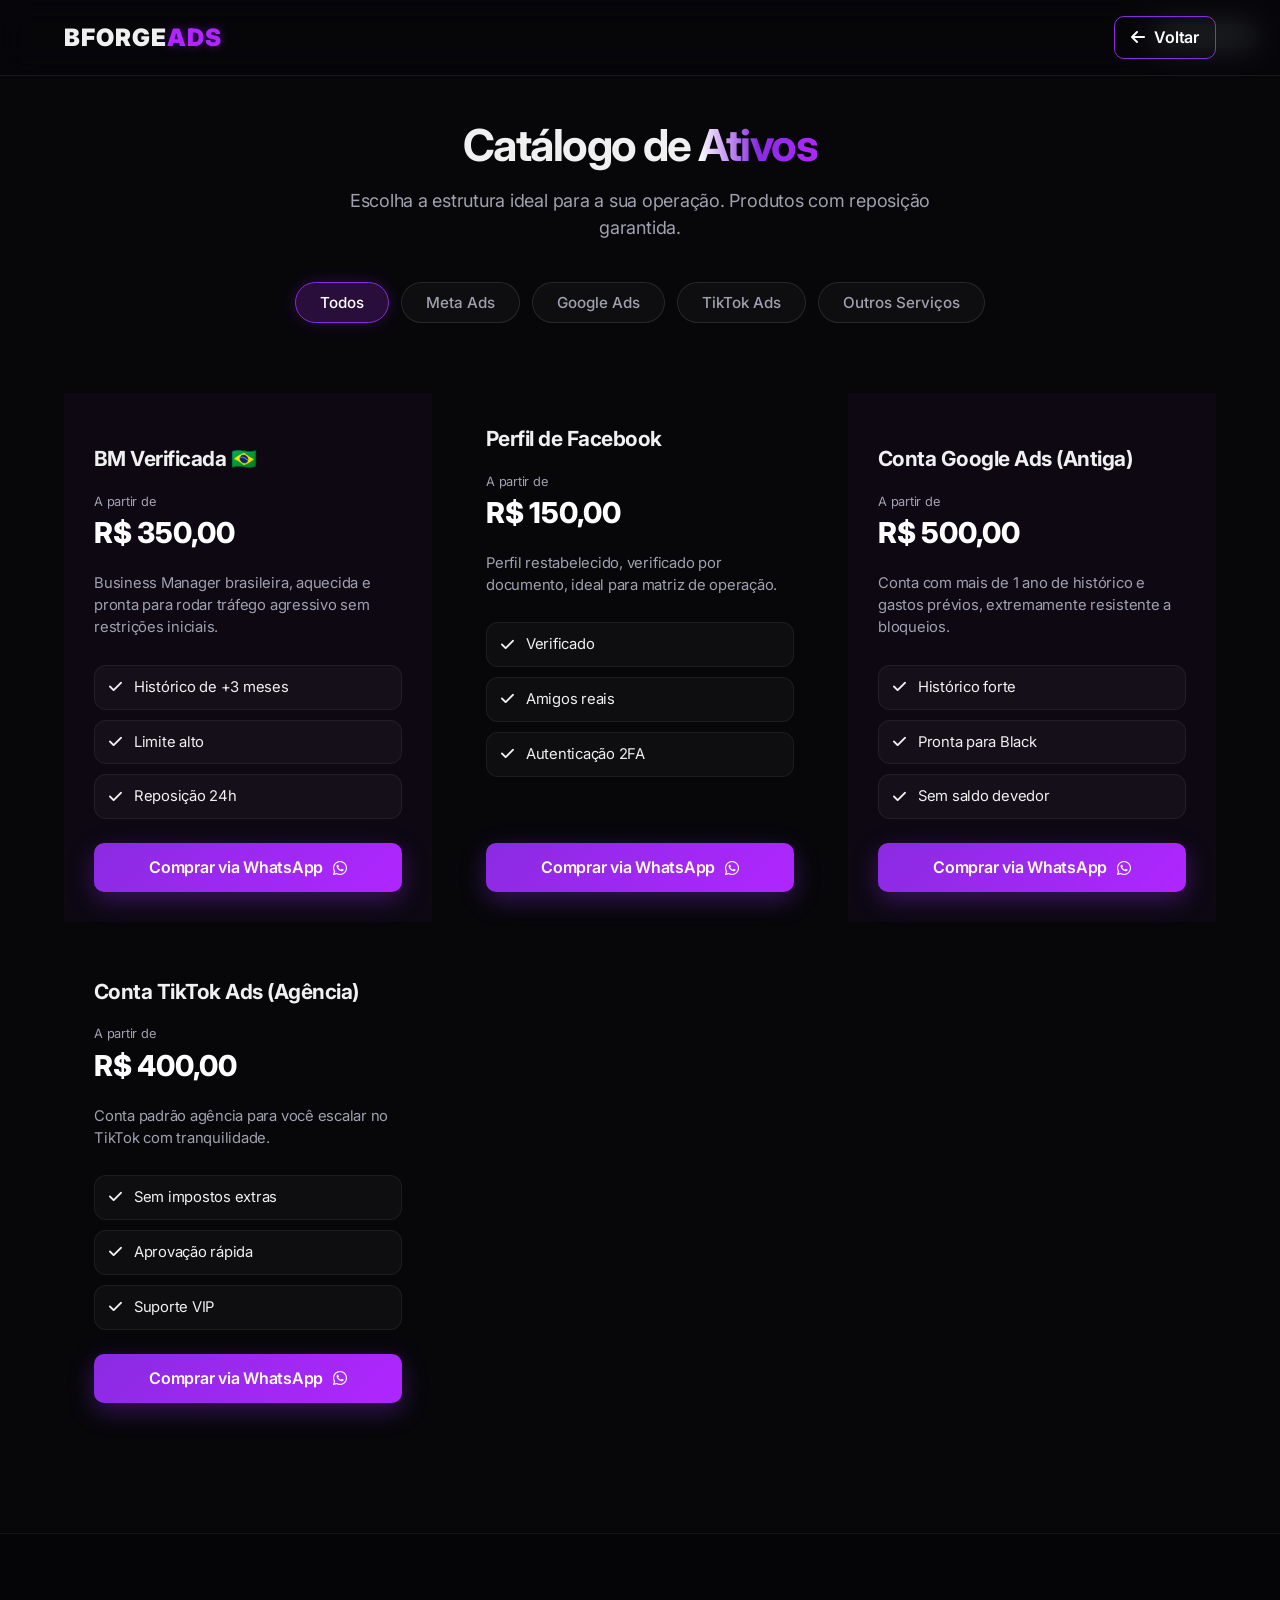
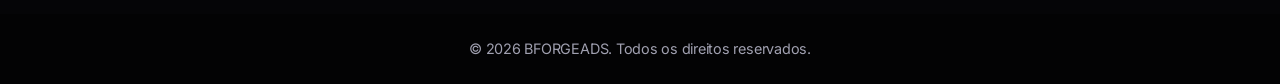
==== catalogo.html @ b1dcd427 "Add files via upload" ====
<!DOCTYPE html>
<html lang="pt-BR">
<head>
    <meta charset="UTF-8">
    <meta name="viewport" content="width=device-width, initial-scale=1.0">
    <meta name="description" content="Catálogo de estruturas e contingência da BFORGEADS.">
    <title>Catálogo - BFORGEADS</title>
    <!-- Google Fonts -->
    <link rel="preconnect" href="https://fonts.googleapis.com">
    <link rel="preconnect" href="https://fonts.gstatic.com" crossorigin>
    <link href="https://fonts.googleapis.com/css2?family=Inter:wght@300;400;500;600;700;800&family=Outfit:wght@500;700;900&display=swap" rel="stylesheet">
    <!-- Font Awesome -->
    <link rel="stylesheet" href="https://cdnjs.cloudflare.com/ajax/libs/font-awesome/6.4.0/css/all.min.css">
    <!-- Custom CSS -->
    <link rel="stylesheet" href="style.css">
</head>
<body>

    <!-- Header / Navbar -->
    <header class="navbar">
        <div class="container nav-container">
            <a href="index.html" class="logo">
                <span class="logo-text">BFORGE<span class="neon-text">ADS</span></span>
            </a>
            
            <nav class="nav-links">
                <a href="index.html" class="btn btn-outline neon-border" style="margin-top: 0; padding: 8px 16px;">
                    <i class="fas fa-arrow-left"></i>
                    <span>Voltar</span>
                </a>
            </nav>
        </div>
    </header>

    <main>
        <!-- Catalog Header -->
        <section class="catalog-header section-padding" style="padding-bottom: 40px; padding-top: 120px;">
            <div class="container text-center">
                <h1 class="section-title">Catálogo de <span class="gradient-text">Ativos</span></h1>
                <p class="section-desc">Escolha a estrutura ideal para a sua operação. Produtos com reposição garantida.</p>
            </div>
        </section>

        <!-- Catalog Filters -->
        <section class="catalog-filters">
            <div class="container">
                <div class="filter-tabs" id="filter-tabs">
                    <!-- Gerado via JS -->
                    <button class="filter-btn active" data-category="all">Todos</button>
                </div>
            </div>
        </section>

        <!-- Catalog Products Grid -->
        <section class="catalog-products section-padding" style="padding-top: 30px;">
            <div class="container">
                <div class="grid grid-3" id="products-grid">
                    <!-- Gerado via JS -->
                    <div class="loading-state">
                        <i class="fas fa-spinner fa-spin neon-text" style="font-size: 2rem;"></i>
                        <p>Carregando catálogo...</p>
                    </div>
                </div>
            </div>
        </section>

        <!-- Floating WhatsApp Button (Mobile Only) -->
        <a href="https://wa.me/5551980907413?text=Olá,%20estou%20no%20catálogo%20e%20quero%20tirar%20uma%20dúvida!" target="_blank" class="floating-whatsapp" aria-label="Falar no WhatsApp">
            <i class="fab fa-whatsapp"></i>
        </a>
    </main>

    <!-- Footer -->
    <footer>
        <div class="footer-bottom">
            <div class="container">
                <p>&copy; 2026 BFORGEADS. Todos os direitos reservados.</p>
            </div>
        </div>
    </footer>

    <!-- Scripts -->
    <script src="catalogo.js"></script>
</body>
</html>
---- style.css ----
:root {
    --bg-dark: #07070a;
    --bg-dark-alt: #111320;
    --bg-card: rgba(20, 20, 25, 0.6);
    --text-main: #f0f0f0;
    --text-muted: #a0a0b0;
    
    --brand-purple: #8a2be2;
    --neon-purple: #b026ff;
    --neon-glow: 0 0 10px rgba(176, 38, 255, 0.5), 0 0 20px rgba(176, 38, 255, 0.3);
    
    --font-apple: -apple-system, BlinkMacSystemFont, 'SF Pro Display', 'SF Pro Text', 'Plus Jakarta Sans', 'Inter', system-ui, sans-serif;
    --font-sans: var(--font-apple);
    --font-heading: var(--font-apple);
    
    --transition: all 0.35s cubic-bezier(0.16, 1, 0.3, 1);
}

* {
    margin: 0;
    padding: 0;
    box-sizing: border-box;
    -webkit-font-smoothing: antialiased;
    -moz-osx-font-smoothing: grayscale;
}

html {
    scroll-behavior: smooth;
}

body {
    background-color: var(--bg-dark);
    color: var(--text-main);
    font-family: var(--font-apple);
    line-height: 1.55;
    letter-spacing: -0.015em;
    overflow-x: hidden;
}

a {
    text-decoration: none;
    color: inherit;
    transition: var(--transition);
}

ul {
    list-style: none;
}

.container {
    max-width: 1200px;
    margin: 0 auto;
    padding: 0 24px;
}

.section-padding {
    padding: 100px 0;
}

/* Section Themes & Color Variations */
.dark-section {
    background-color: #0b0914;
    color: var(--text-main);
}

.dark-section-alt {
    background-color: #121422;
    color: var(--text-main);
}

.light-section {
    background-color: #f4f6fc;
    color: #0f172a;
}

.light-section-alt {
    background-color: #e8ecf6;
    color: #0f172a;
}

.gradient-cta {
    background: linear-gradient(135deg, #0f0924 0%, #4c1d95 50%, #7c3aed 100%);
    color: #ffffff;
    position: relative;
    overflow: hidden;
}

.text-center {
    text-align: center;
}

/* Sub Badges & Utility Classes */
.sub-badge {
    display: inline-block;
    font-size: 0.75rem;
    font-weight: 800;
    letter-spacing: 1.5px;
    text-transform: uppercase;
    color: #7c3aed;
    background: #edd8ff;
    padding: 4px 12px;
    border-radius: 50px;
    margin-bottom: 12px;
}

.dark-sub-badge {
    color: #c084fc;
    background: rgba(176, 38, 255, 0.15);
    border: 1px solid rgba(176, 38, 255, 0.3);
}

.pulse-dot {
    display: inline-block;
    width: 8px;
    height: 8px;
    background-color: #10b981;
    border-radius: 50%;
    margin-right: 6px;
    box-shadow: 0 0 0 0 rgba(16, 185, 129, 0.7);
    animation: pulseDot 2s infinite;
}

@keyframes pulseDot {
    0% { box-shadow: 0 0 0 0 rgba(16, 185, 129, 0.7); }
    70% { box-shadow: 0 0 0 8px rgba(16, 185, 129, 0); }
    100% { box-shadow: 0 0 0 0 rgba(16, 185, 129, 0); }
}

.neon-text {
    color: var(--neon-purple);
    text-shadow: 0 0 10px rgba(176, 38, 255, 0.4);
}

.light-section .neon-text,
.light-section-alt .neon-text {
    color: #7c3aed;
    text-shadow: 0 0 10px rgba(124, 58, 237, 0.2);
}

.gradient-text {
    background: linear-gradient(90deg, #fff, var(--brand-purple), var(--neon-purple));
    -webkit-background-clip: text;
    -webkit-text-fill-color: transparent;
}

.light-section .gradient-text,
.light-section-alt .gradient-text {
    background: linear-gradient(90deg, #0f172a, #6d28d9, #9333ea);
    -webkit-background-clip: text;
    -webkit-text-fill-color: transparent;
}

/* Buttons */
.btn {
    display: inline-flex;
    align-items: center;
    justify-content: center;
    gap: 10px;
    padding: 12px 24px;
    border-radius: 10px;
    font-weight: 600;
    font-size: 1rem;
    cursor: pointer;
    transition: var(--transition);
}

.btn-large {
    padding: 16px 32px;
    font-size: 1.1rem;
}

.btn-primary {
    background: linear-gradient(135deg, var(--brand-purple), var(--neon-purple));
    color: #fff;
    border: none;
    box-shadow: 0 8px 25px rgba(138, 43, 226, 0.35);
}

.btn-primary:hover {
    background: linear-gradient(135deg, var(--neon-purple), #c084fc);
    box-shadow: var(--neon-glow);
    transform: translateY(-2px);
}

.btn-secondary {
    background: rgba(255, 255, 255, 0.06);
    border: 1px solid rgba(255, 255, 255, 0.12);
    color: #fff;
    backdrop-filter: blur(10px);
}

.btn-secondary:hover {
    background: rgba(255, 255, 255, 0.15);
    border-color: rgba(255, 255, 255, 0.3);
    transform: translateY(-2px);
}

.btn-outline {
    background: transparent;
    border: 1px solid var(--brand-purple);
    color: #fff;
}

.btn-outline:hover {
    background: rgba(138, 43, 226, 0.15);
    box-shadow: var(--neon-glow);
}

/* Navbar */
.navbar {
    position: fixed;
    top: 0;
    left: 0;
    width: 100%;
    z-index: 1000;
    background: rgba(7, 7, 10, 0.85);
    backdrop-filter: blur(15px);
    border-bottom: 1px solid rgba(255, 255, 255, 0.08);
    padding: 16px 0;
}

.nav-container {
    display: flex;
    justify-content: space-between;
    align-items: center;
}

.logo {
    display: flex;
    align-items: center;
}

.logo-text {
    font-family: var(--font-heading);
    font-size: 1.5rem;
    font-weight: 900;
    letter-spacing: 1px;
}

.logo-badge {
    background: rgba(176, 38, 255, 0.15);
    color: #c084fc;
    font-size: 0.65rem;
    border-radius: 4px;
    padding: 2px 6px;
    font-weight: 700;
    font-family: var(--font-sans);
    margin-left: 8px;
    border: 1px solid rgba(176, 38, 255, 0.3);
}

.nav-links {
    display: flex;
    align-items: center;
    gap: 32px;
}

.nav-link {
    font-size: 0.95rem;
    font-weight: 500;
    color: var(--text-muted);
}

.nav-link:hover {
    color: #fff;
}

.menu-toggle {
    display: none;
    font-size: 1.5rem;
    cursor: pointer;
}

/* Hero Section */
.hero {
    position: relative;
    padding: 160px 0 100px;
    text-align: center;
    overflow: hidden;
}

.hero-bg-glow {
    position: absolute;
    top: 30%;
    left: 50%;
    transform: translate(-50%, -50%);
    width: 750px;
    height: 750px;
    background: radial-gradient(circle, rgba(138, 43, 226, 0.2) 0%, rgba(7, 7, 10, 0) 70%);
    z-index: -1;
}

.hero-badge-wrapper {
    margin-bottom: 20px;
}

.badge {
    display: inline-flex;
    align-items: center;
    padding: 8px 18px;
    border-radius: 50px;
    font-size: 0.85rem;
    font-weight: 600;
    letter-spacing: 0.5px;
    background: rgba(176, 38, 255, 0.12);
    border: 1px solid rgba(176, 38, 255, 0.35);
    color: #e9d5ff;
}

.hero-title {
    font-family: var(--font-apple);
    font-size: 4rem;
    line-height: 1.08;
    letter-spacing: -0.04em;
    margin-bottom: 24px;
    font-weight: 800;
    max-width: 920px;
    margin-left: auto;
    margin-right: auto;
}

.hero-subtitle {
    font-size: 1.25rem;
    color: var(--text-muted);
    max-width: 720px;
    margin: 0 auto 40px;
    line-height: 1.6;
    letter-spacing: -0.015em;
}

.hero-buttons {
    display: flex;
    justify-content: center;
    gap: 16px;
    margin-bottom: 60px;
}

/* Hero Dashboard Showcase */
.hero-showcase {
    position: relative;
    max-width: 960px;
    margin: 0 auto 40px;
}

.hero-image-card {
    position: relative;
    border-radius: 20px;
    padding: 10px;
    background: linear-gradient(135deg, rgba(255, 255, 255, 0.1), rgba(176, 38, 255, 0.15));
    box-shadow: 0 30px 80px rgba(0, 0, 0, 0.7);
}

.hero-dashboard-img {
    width: 100%;
    height: auto;
    border-radius: 14px;
    display: block;
    border: 1px solid rgba(255, 255, 255, 0.1);
}

.floating-badge {
    position: absolute;
    background: rgba(15, 23, 42, 0.88);
    backdrop-filter: blur(14px);
    border: 1px solid rgba(255, 255, 255, 0.15);
    padding: 12px 18px;
    border-radius: 14px;
    display: flex;
    align-items: center;
    gap: 12px;
    text-align: left;
    box-shadow: 0 15px 35px rgba(0, 0, 0, 0.4);
    z-index: 10;
}

.badge-top-right {
    top: 20px;
    right: -20px;
}

.badge-bottom-left {
    bottom: 20px;
    left: -20px;
}

.badge-icon-box {
    width: 42px;
    height: 42px;
    border-radius: 10px;
    display: flex;
    align-items: center;
    justify-content: center;
    font-size: 1.2rem;
}

.green-glow {
    background: rgba(16, 185, 129, 0.15);
    color: #10b981;
    border: 1px solid rgba(16, 185, 129, 0.3);
}

.purple-glow {
    background: rgba(176, 38, 255, 0.15);
    color: #c084fc;
    border: 1px solid rgba(176, 38, 255, 0.3);
}

.badge-text strong {
    display: block;
    font-size: 0.9rem;
    color: #fff;
}

.badge-text span {
    display: block;
    font-size: 0.75rem;
    color: var(--text-muted);
}

/* Trust Bar */
.trust-bar {
    display: flex;
    justify-content: center;
    gap: 40px;
    margin-top: 40px;
    padding-top: 30px;
    border-top: 1px solid rgba(255, 255, 255, 0.08);
}

.trust-item {
    display: flex;
    align-items: center;
    gap: 10px;
    font-size: 0.95rem;
    color: var(--text-muted);
    font-weight: 500;
}

.trust-item i {
    color: var(--neon-purple);
}

/* Section Headings */
.section-header {
    text-align: center;
    margin-bottom: 60px;
}

.section-title {
    font-family: var(--font-apple);
    font-size: 2.75rem;
    line-height: 1.15;
    letter-spacing: -0.035em;
    font-weight: 700;
    margin-bottom: 16px;
}

.section-desc {
    color: var(--text-muted);
    font-size: 1.125rem;
    max-width: 600px;
    margin: 0 auto;
}

/* Grids */
.grid {
    display: grid;
    gap: 24px;
}

.grid-3 { grid-template-columns: repeat(3, 1fr); }
.grid-4 { grid-template-columns: repeat(4, 1fr); }

/* Icon Boxes */
.icon-box {
    width: 54px;
    height: 54px;
    border-radius: 14px;
    display: flex;
    align-items: center;
    justify-content: center;
    font-size: 1.3rem;
    margin-bottom: 20px;
    transition: var(--transition);
}

.gradient-icon-box {
    background: linear-gradient(135deg, #7c3aed 0%, #4c1d95 100%);
    color: #ffffff;
    box-shadow: 0 8px 20px rgba(124, 58, 237, 0.25);
}

.light-icon-box {
    background: #f1f5f9;
    color: #7c3aed;
    border: 1px solid #e2e8f0;
}

/* Audience Section Cards */
.audience-card {
    position: relative;
    text-align: left;
    padding: 36px 28px;
    border-radius: 18px;
}

.card-badge {
    position: absolute;
    top: 24px;
    right: 24px;
    font-size: 0.65rem;
    font-weight: 800;
    letter-spacing: 1px;
    padding: 4px 10px;
    border-radius: 50px;
    background: #e2e8f0;
    color: #475569;
}

.audience-card h3 {
    font-size: 1.25rem;
    margin-bottom: 10px;
}

.audience-card p {
    font-size: 0.925rem;
    line-height: 1.6;
    color: #475569;
}

/* Services / Features Column Cards */
.service-category {
    text-align: left;
    padding: 38px 30px;
    border-radius: 24px;
    display: flex;
    flex-direction: column;
    justify-content: space-between;
    background: rgba(20, 22, 35, 0.85);
    border: 1px solid rgba(255, 255, 255, 0.12);
    box-shadow: 0 20px 45px rgba(0, 0, 0, 0.45), inset 0 1px 0 rgba(255, 255, 255, 0.1);
    backdrop-filter: blur(16px);
    transition: var(--transition);
    position: relative;
    overflow: hidden;
}

.feature-card-meta {
    border-top: 4px solid #1877f2;
}

.feature-card-meta:hover {
    border-color: #1877f2;
    box-shadow: 0 25px 55px rgba(24, 119, 242, 0.28), inset 0 1px 0 rgba(255, 255, 255, 0.2);
    transform: translateY(-8px);
}

.feature-card-google {
    border-top: 4px solid #4285f4;
}

.feature-card-google:hover {
    border-color: #4285f4;
    box-shadow: 0 25px 55px rgba(66, 133, 244, 0.28), inset 0 1px 0 rgba(255, 255, 255, 0.2);
    transform: translateY(-8px);
}

.feature-card-tiktok {
    border-top: 4px solid #00f2fe;
}

.feature-card-tiktok:hover {
    border-color: #00f2fe;
    box-shadow: 0 25px 55px rgba(0, 242, 254, 0.28), inset 0 1px 0 rgba(255, 255, 255, 0.2);
    transform: translateY(-8px);
}

.platform-header {
    display: flex;
    justify-content: space-between;
    align-items: center;
    margin-bottom: 20px;
}

.platform-icon {
    width: 48px;
    height: 48px;
    border-radius: 12px;
    display: flex;
    align-items: center;
    justify-content: center;
    font-size: 1.5rem;
}

.meta-color { background: rgba(24, 119, 242, 0.15); color: #1877f2; border: 1px solid rgba(24, 119, 242, 0.3); }
.google-color { background: rgba(66, 133, 244, 0.15); color: #4285f4; border: 1px solid rgba(66, 133, 244, 0.3); }
.tiktok-color { background: rgba(0, 242, 254, 0.15); color: #00f2fe; border: 1px solid rgba(0, 242, 254, 0.3); }

.stock-status {
    font-size: 0.75rem;
    font-weight: 600;
    background: rgba(16, 185, 129, 0.12);
    color: #34d399;
    padding: 4px 10px;
    border-radius: 50px;
    border: 1px solid rgba(16, 185, 129, 0.25);
}

.category-title {
    font-family: var(--font-apple);
    font-size: 1.7rem;
    letter-spacing: -0.025em;
    font-weight: 700;
    margin-bottom: 8px;
}

.category-desc {
    font-size: 0.925rem;
    color: var(--text-muted);
    margin-bottom: 24px;
    line-height: 1.5;
}

.category-list {
    display: flex;
    flex-direction: column;
    gap: 10px;
    margin-bottom: 28px;
}

.category-list li {
    display: flex;
    align-items: center;
    gap: 12px;
    font-size: 0.925rem;
    color: var(--text-main);
    padding: 10px 14px;
    background: rgba(255, 255, 255, 0.03);
    border: 1px solid rgba(255, 255, 255, 0.06);
    border-radius: 12px;
    transition: var(--transition);
}

.category-list li:hover {
    background: rgba(255, 255, 255, 0.07);
    border-color: rgba(255, 255, 255, 0.15);
    transform: translateX(4px);
}

.check-pill {
    width: 22px;
    height: 22px;
    border-radius: 50%;
    background: rgba(176, 38, 255, 0.2);
    color: var(--neon-purple);
    display: flex;
    align-items: center;
    justify-content: center;
    font-size: 0.7rem;
    flex-shrink: 0;
}

.btn-card {
    background: rgba(255, 255, 255, 0.04);
    border: 1px solid rgba(255, 255, 255, 0.1);
    color: #fff;
    padding: 12px 18px;
    border-radius: 10px;
    display: flex;
    align-items: center;
    justify-content: space-between;
    font-size: 0.95rem;
    font-weight: 600;
}

.btn-card:hover {
    background: rgba(176, 38, 255, 0.2);
    border-color: var(--neon-purple);
    color: #fff;
}

/* Differentials */
.relative {
    position: relative;
    overflow: hidden;
}

.purple-glow-right {
    position: absolute;
    right: -200px;
    top: 20%;
    width: 500px;
    height: 500px;
    background: radial-gradient(circle, rgba(138, 43, 226, 0.1) 0%, rgba(7, 7, 10, 0) 70%);
    z-index: 0;
}

.diff-card {
    padding: 32px;
    border-radius: 16px;
    transition: var(--transition);
    position: relative;
    z-index: 1;
}

.diff-card-header {
    display: flex;
    justify-content: space-between;
    align-items: flex-start;
    margin-bottom: 20px;
}

.metric-tag {
    font-size: 0.75rem;
    font-weight: 700;
    background: #edd8ff;
    color: #7c3aed;
    padding: 4px 10px;
    border-radius: 50px;
}

/* Warranty */
.warranty-flex {
    display: flex;
    align-items: center;
    gap: 60px;
}

.warranty-content {
    flex: 1.2;
}

.warranty-desc {
    color: var(--text-muted);
    font-size: 1.1rem;
    margin-bottom: 40px;
}

.warranty-image-placeholder {
    flex: 0.8;
    display: flex;
    justify-content: center;
    align-items: center;
}

.glass-shield {
    width: 280px;
    height: 280px;
    background: linear-gradient(135deg, rgba(138, 43, 226, 0.25), rgba(255, 255, 255, 0.03));
    border: 1px solid rgba(176, 38, 255, 0.4);
    border-radius: 40px;
    backdrop-filter: blur(20px);
    display: flex;
    flex-direction: column;
    justify-content: center;
    align-items: center;
    position: relative;
    box-shadow: 0 20px 60px rgba(0, 0, 0, 0.6);
    animation: float 6s ease-in-out infinite;
}

@keyframes float {
    0% { transform: translateY(0px); }
    50% { transform: translateY(-15px); }
    100% { transform: translateY(0px); }
}

.pulse-ring {
    position: absolute;
    border-radius: 50%;
    border: 1px solid rgba(176, 38, 255, 0.3);
    animation: ringPulse 4s infinite ease-out;
}

.ring-1 { width: 320px; height: 320px; animation-delay: 0s; }
.ring-2 { width: 360px; height: 360px; animation-delay: 2s; }

@keyframes ringPulse {
    0% { transform: scale(0.85); opacity: 0.8; }
    100% { transform: scale(1.15); opacity: 0; }
}

.glass-shield .main-shield {
    font-size: 5.5rem;
    margin-bottom: 12px;
}

.shield-tag {
    font-size: 0.75rem;
    font-weight: 800;
    letter-spacing: 1px;
    color: #e9d5ff;
    background: rgba(176, 38, 255, 0.3);
    padding: 4px 12px;
    border-radius: 50px;
    border: 1px solid rgba(176, 38, 255, 0.5);
}

.steps-container {
    display: flex;
    flex-direction: column;
    gap: 20px;
}

.step-item {
    display: flex;
    align-items: flex-start;
    gap: 20px;
    padding: 16px;
    border-radius: 12px;
    background: rgba(255, 255, 255, 0.02);
    border: 1px solid rgba(255, 255, 255, 0.05);
    transition: var(--transition);
}

.step-item:hover {
    background: rgba(255, 255, 255, 0.05);
    border-color: rgba(176, 38, 255, 0.3);
}

.step-number {
    width: 36px;
    height: 36px;
    border-radius: 50%;
    background: linear-gradient(135deg, var(--brand-purple), var(--neon-purple));
    display: flex;
    align-items: center;
    justify-content: center;
    font-weight: bold;
    color: #fff;
    font-size: 0.95rem;
    flex-shrink: 0;
}

.step-info h4 {
    font-size: 1.05rem;
    color: #fff;
    margin-bottom: 4px;
}

.step-info p {
    font-size: 0.9rem;
    color: var(--text-muted);
}

/* Highlighted FAQ Accordions */
.faq-container {
    max-width: 860px;
    margin: 0 auto;
    display: flex;
    flex-direction: column;
    gap: 16px;
}

.faq-item {
    background: #ffffff;
    border: 1px solid #cbd5e1;
    border-left: 5px solid #7c3aed;
    border-radius: 16px;
    box-shadow: 0 6px 20px rgba(15, 23, 42, 0.05);
    overflow: hidden;
    transition: var(--transition);
    position: relative;
}

.faq-item:hover {
    transform: translateY(-3px);
    box-shadow: 0 12px 30px rgba(124, 58, 237, 0.12);
    border-color: #94a3b8;
    border-left-color: #9333ea;
}

.faq-item.open {
    border-left-color: #7c3aed;
    box-shadow: 0 15px 35px rgba(124, 58, 237, 0.18);
    background: #ffffff;
}

.faq-question {
    padding: 22px 28px;
    display: flex;
    justify-content: space-between;
    align-items: center;
    cursor: pointer;
    transition: var(--transition);
    user-select: none;
}

.faq-question:hover {
    background: #f8fafc;
}

.faq-title-box {
    display: flex;
    flex-direction: column;
    gap: 4px;
    text-align: left;
    padding-right: 16px;
}

.faq-category {
    font-size: 0.7rem;
    font-weight: 800;
    letter-spacing: 1px;
    color: #7c3aed;
    text-transform: uppercase;
}

.faq-question h3 {
    font-size: 1.125rem;
    font-weight: 700;
    color: #0f172a;
    letter-spacing: -0.02em;
    line-height: 1.4;
}

/* Toggle Badge Icon */
.faq-toggle-icon {
    width: 36px;
    height: 36px;
    border-radius: 50%;
    background: #f1f5f9;
    color: #7c3aed;
    border: 1px solid #e2e8f0;
    display: flex;
    align-items: center;
    justify-content: center;
    font-size: 0.9rem;
    flex-shrink: 0;
    transition: var(--transition);
}

.faq-item:hover .faq-toggle-icon {
    background: #edd8ff;
    color: #7c3aed;
    border-color: #c084fc;
}

.faq-item.open .faq-toggle-icon {
    background: #7c3aed;
    color: #ffffff;
    border-color: #7c3aed;
    transform: rotate(180deg);
}

/* FAQ Answer Collapse / Expand */
.faq-answer {
    padding: 0 28px;
    max-height: 0;
    overflow: hidden;
    transition: all 0.35s cubic-bezier(0.16, 1, 0.3, 1);
    opacity: 0;
}

.faq-answer p {
    color: #334155;
    font-size: 0.975rem;
    line-height: 1.7;
    margin: 0;
}

.faq-item.open .faq-answer {
    padding: 0 28px 24px;
    max-height: 350px;
    opacity: 1;
    border-top: 1px solid #f1f5f9;
    padding-top: 16px;
}

/* Light Section Cards Adjustments */
.light-section .glass-card,
.light-section-alt .glass-card {
    background: #ffffff;
    border: 1px solid #e2e8f0;
    box-shadow: 0 10px 25px rgba(15, 23, 42, 0.06);
    color: #1e293b;
}

.light-section .glass-card:hover,
.light-section-alt .glass-card:hover {
    transform: translateY(-5px);
    border-color: #8b5cf6;
    box-shadow: 0 15px 35px rgba(139, 92, 246, 0.15);
}

.light-section .diff-card,
.light-section-alt .diff-card {
    background: #ffffff;
    border: 1px solid #e2e8f0;
    border-top: 3px solid #7c3aed;
    box-shadow: 0 8px 20px rgba(15, 23, 42, 0.05);
    color: #1e293b;
}

.light-section .diff-card:hover,
.light-section-alt .diff-card:hover {
    background: #ffffff;
    border-top-color: #9333ea;
    box-shadow: 0 15px 35px rgba(124, 58, 237, 0.15);
}

.light-section .diff-card h3,
.light-section-alt .diff-card h3 {
    color: #0f172a;
    font-weight: 700;
}

.light-section .diff-card p,
.light-section-alt .diff-card p {
    color: #475569;
}

/* CTA Section Styling */
.cta-title {
    font-family: var(--font-heading);
    font-size: 2.8rem;
    margin-bottom: 20px;
    font-weight: 800;
}

.cta-desc {
    font-size: 1.2rem;
    color: #e9d5ff;
    max-width: 680px;
    margin: 0 auto 36px;
}

.cta-guarantees {
    display: flex;
    justify-content: center;
    gap: 32px;
    margin-top: 36px;
    font-size: 0.95rem;
    color: #ddd6fe;
}

.cta-guarantees i {
    color: #f472b6;
    margin-right: 6px;
}

/* Footer */
footer {
    background: #050507;
    padding: 80px 0 0;
    border-top: 1px solid rgba(255, 255, 255, 0.05);
}

.footer-container {
    display: grid;
    grid-template-columns: 2fr 1fr 1fr;
    gap: 40px;
    margin-bottom: 60px;
}

.footer-brand p {
    color: var(--text-muted);
    margin-top: 16px;
    max-width: 320px;
}

.footer-contacts h3, .footer-hours h3 {
    font-family: var(--font-heading);
    margin-bottom: 20px;
    font-size: 1.2rem;
}

.footer-contacts ul li {
    margin-bottom: 12px;
}

.footer-contacts ul li a {
    color: var(--text-muted);
    display: flex;
    align-items: center;
    gap: 10px;
}

.footer-contacts ul li a:hover {
    color: var(--neon-purple);
}

.footer-hours p {
    color: var(--text-muted);
    margin-bottom: 8px;
}

.footer-bottom {
    background: #030304;
    padding: 24px 0;
    text-align: center;
    color: var(--text-muted);
    font-size: 0.9rem;
}

/* ==========================================================================
   Catalog Styles
   ========================================================================== */
.filter-tabs {
    display: flex;
    justify-content: center;
    flex-wrap: wrap;
    gap: 12px;
    margin-bottom: 40px;
}

.filter-btn {
    background: rgba(255, 255, 255, 0.03);
    border: 1px solid rgba(255, 255, 255, 0.1);
    color: var(--text-muted);
    padding: 10px 24px;
    border-radius: 50px;
    font-family: var(--font-body);
    font-size: 0.95rem;
    font-weight: 500;
    cursor: pointer;
    transition: var(--transition);
}

.filter-btn:hover {
    background: rgba(255, 255, 255, 0.08);
    color: #fff;
}

.filter-btn.active {
    background: rgba(176, 38, 255, 0.2);
    border-color: var(--brand-purple);
    color: #fff;
    box-shadow: 0 0 15px rgba(176, 38, 255, 0.2);
}

.product-card {
    display: flex;
    flex-direction: column;
    padding: 30px;
    height: 100%;
}

.featured-card {
    border-color: rgba(176, 38, 255, 0.4);
    background: rgba(176, 38, 255, 0.03);
}

.product-price {
    font-family: var(--font-heading);
    font-size: 1.8rem;
    font-weight: 800;
    color: #fff;
    margin: 16px 0;
}

.product-price::before {
    content: "A partir de";
    display: block;
    font-size: 0.8rem;
    font-family: var(--font-body);
    color: var(--text-muted);
    font-weight: 400;
}

/* Animations */
.reveal {
    opacity: 0;
    transform: translateY(30px);
    transition: all 0.8s ease;
}

.reveal.active {
    opacity: 1;
    transform: translateY(0);
}

/* Floating WhatsApp (Hidden by default, shown on mobile) */
.floating-whatsapp {
    display: none;
    position: fixed;
    bottom: 24px;
    right: 24px;
    width: 60px;
    height: 60px;
    background: #25d366;
    color: white;
    border-radius: 50%;
    align-items: center;
    justify-content: center;
    font-size: 32px;
    box-shadow: 0 4px 15px rgba(37, 211, 102, 0.4);
    z-index: 9999;
    transition: transform 0.3s ease;
}

.floating-whatsapp:hover {
    transform: scale(1.1);
}

/* ==========================================================================
   Mobile-First & Comprehensive Responsive Design System
   ========================================================================== */

/* Prevent horizontal viewport overflow */
html, body {
    max-width: 100vw;
    overflow-x: hidden;
}

/* Tablet Breakpoint (<= 992px) */
@media (max-width: 992px) {
    .grid-3 {
        grid-template-columns: repeat(2, 1fr);
        gap: 20px;
    }
    
    .hero-title {
        font-size: 3.2rem;
    }

    .warranty-flex {
        flex-direction: column;
        gap: 40px;
    }

    .warranty-image-placeholder {
        order: -1;
    }

    .footer-container {
        grid-template-columns: 1fr 1fr;
        gap: 32px;
    }

    .badge-top-right {
        right: 10px;
    }

    .badge-bottom-left {
        left: 10px;
    }
}

/* Smartphone / Mobile Breakpoint (<= 768px) */
@media (max-width: 768px) {
    .container {
        padding: 0 18px;
    }

    .section-padding {
        padding: 64px 0;
    }

    /* Mobile Header & Navigation Drawer */
    .navbar {
        padding: 14px 0;
    }

    .logo-text {
        font-size: 1.35rem;
    }

    .logo-badge {
        font-size: 0.6rem;
        padding: 2px 5px;
    }

    .menu-toggle {
        display: block;
        color: #fff;
        font-size: 1.4rem;
        padding: 8px;
        cursor: pointer;
    }

    .nav-links {
        position: fixed;
        top: 64px;
        left: -100%;
        width: 100%;
        height: calc(100vh - 64px);
        background: rgba(9, 10, 16, 0.98);
        backdrop-filter: blur(25px);
        flex-direction: column;
        justify-content: flex-start;
        align-items: flex-start;
        padding: 36px 24px;
        gap: 16px;
        transition: left 0.35s cubic-bezier(0.16, 1, 0.3, 1);
        z-index: 999;
        overflow-y: auto;
    }

    .nav-links.active {
        left: 0;
    }

    .nav-link {
        font-size: 1.1rem;
        font-weight: 600;
        color: #f1f5f9;
        padding: 12px 0;
        border-bottom: 1px solid rgba(255, 255, 255, 0.08);
        width: 100%;
        text-align: left;
    }

    .nav-links .btn-outline {
        width: 100%;
        margin-top: 16px;
        padding: 16px;
        font-size: 1rem;
        justify-content: center;
        border-radius: 12px;
    }

    /* Hero Section Mobile */
    .hero {
        padding: 110px 0 40px;
    }

    .hero-badge-wrapper {
        margin-bottom: 12px;
    }

    .badge {
        font-size: 0.78rem;
        padding: 6px 14px;
    }

    .hero-title {
        font-size: 2.1rem;
        line-height: 1.15;
        letter-spacing: -0.035em;
        margin-bottom: 12px;
    }

    .hero-subtitle {
        font-size: 0.95rem;
        line-height: 1.4;
        margin-bottom: 24px;
        padding: 0 4px;
        display: -webkit-box;
        -webkit-line-clamp: 2;
        -webkit-box-orient: vertical;
        overflow: hidden;
    }

    .hero-buttons {
        flex-direction: column;
        gap: 12px;
        width: 100%;
        margin-bottom: 30px;
    }

    .hero-buttons .btn {
        width: 100%;
        padding: 18px 20px;
        font-size: 1.1rem;
    }

    .hero-showcase {
        margin-bottom: 30px;
    }

    .hero-image-card {
        padding: 6px;
        border-radius: 16px;
    }

    /* Floating Badges Mobile Stack */
    .floating-badge {
        position: relative;
        top: auto;
        bottom: auto;
        left: auto;
        right: auto;
        margin-top: 10px;
        width: 100%;
        box-sizing: border-box;
    }

    .trust-bar {
        flex-direction: column;
        gap: 12px;
        align-items: flex-start;
        padding-top: 24px;
        margin-top: 24px;
    }

    .trust-item {
        font-size: 0.875rem;
    }

    /* Section Typography Mobile */
    .section-header {
        margin-bottom: 40px;
    }

    .sub-badge {
        font-size: 0.68rem;
        padding: 3px 10px;
    }

    .section-title {
        font-size: 2rem;
        line-height: 1.15;
    }

    .section-desc {
        font-size: 0.95rem;
        line-height: 1.5;
    }

    /* Grids & Cards Mobile */
    .grid-3, .grid-4 {
        grid-template-columns: 1fr;
        gap: 16px;
    }

    .audience-card {
        padding: 24px 20px;
        border-radius: 16px;
    }

    .audience-card h3 {
        font-size: 1.15rem;
    }

    .audience-card p {
        font-size: 0.88rem;
    }

    .card-badge {
        top: 20px;
        right: 20px;
        font-size: 0.6rem;
    }

    /* Services Column Cards Mobile */
    .service-category {
        padding: 28px 22px;
        border-radius: 20px;
    }

    .category-title {
        font-size: 1.5rem;
    }

    .category-desc {
        font-size: 0.875rem;
        margin-bottom: 20px;
    }

    .category-list {
        gap: 8px;
        margin-bottom: 24px;
    }

    .category-list li {
        font-size: 0.875rem;
        padding: 10px 12px;
        border-radius: 10px;
    }

    .btn-card {
        padding: 14px 16px;
        font-size: 0.9rem;
    }

    /* Differentials Mobile */
    .diff-card {
        padding: 24px 20px;
        border-radius: 16px;
    }

    .diff-card h3 {
        font-size: 1.15rem;
    }

    .diff-card p {
        font-size: 0.875rem;
    }

    /* Warranty Mobile */
    .glass-shield {
        width: 220px;
        height: 220px;
        border-radius: 30px;
    }

    .ring-1 { width: 250px; height: 250px; }
    .ring-2 { width: 280px; height: 280px; }

    .glass-shield .main-shield {
        font-size: 4rem;
    }

    .shield-tag {
        font-size: 0.68rem;
    }

    .step-item {
        padding: 14px;
        gap: 14px;
    }

    .step-number {
        width: 32px;
        height: 32px;
        font-size: 0.85rem;
    }

    .step-info h4 {
        font-size: 0.975rem;
    }

    .step-info p {
        font-size: 0.85rem;
    }

    /* FAQ Mobile */
    .faq-container {
        gap: 12px;
    }

    .faq-item {
        border-radius: 14px;
        border-left-width: 4px;
    }

    .faq-question {
        padding: 18px 20px;
    }

    .faq-category {
        font-size: 0.65rem;
    }

    .faq-question h3 {
        font-size: 1rem;
    }

    .faq-toggle-icon {
        width: 32px;
        height: 32px;
        font-size: 0.8rem;
    }

    .faq-answer {
        padding: 0 20px;
    }

    .faq-answer p {
        font-size: 0.9rem;
    }

    .faq-item.open .faq-answer {
        padding: 0 20px 20px;
        padding-top: 14px;
    }

    /* CTA Section Mobile */
    .cta-title {
        font-size: 1.9rem;
        line-height: 1.15;
    }

    .cta-desc {
        font-size: 1rem;
        margin-bottom: 28px;
    }

    .cta-buttons {
        width: 100%;
    }

    .cta-buttons .btn {
        width: 100%;
        padding: 16px 20px;
        font-size: 1rem;
    }

    .cta-guarantees {
        flex-direction: column;
        gap: 10px;
        align-items: center;
        font-size: 0.875rem;
        margin-top: 28px;
    }

    /* Footer Mobile */
    footer {
        padding: 60px 0 0;
    }

    .footer-container {
        grid-template-columns: 1fr;
        gap: 32px;
        text-align: left;
        margin-bottom: 40px;
    }

    .footer-brand p {
        max-width: 100%;
        margin-top: 12px;
        font-size: 0.9rem;
    }

    .footer-contacts h3, .footer-hours h3 {
        margin-bottom: 14px;
        font-size: 1.1rem;
    }

    .footer-bottom {
        padding: 20px 0;
        font-size: 0.85rem;
        padding-bottom: 90px; /* Space for floating button */
    }

    /* Floating WhatsApp Visible on Mobile */
    .floating-whatsapp {
        display: flex;
        animation: pulseWpp 2s infinite;
    }

    @keyframes pulseWpp {
        0% { box-shadow: 0 0 0 0 rgba(37, 211, 102, 0.7); }
        70% { box-shadow: 0 0 0 15px rgba(37, 211, 102, 0); }
        100% { box-shadow: 0 0 0 0 rgba(37, 211, 102, 0); }
    }
}

/* Small Smartphone Breakpoint (<= 480px) */
@media (max-width: 480px) {
    .hero-title {
        font-size: 2rem;
    }

    .section-title {
        font-size: 1.8rem;
    }

    .btn-large {
        padding: 14px 18px;
        font-size: 0.975rem;
    }

    .service-category {
        padding: 24px 18px;
    }
}
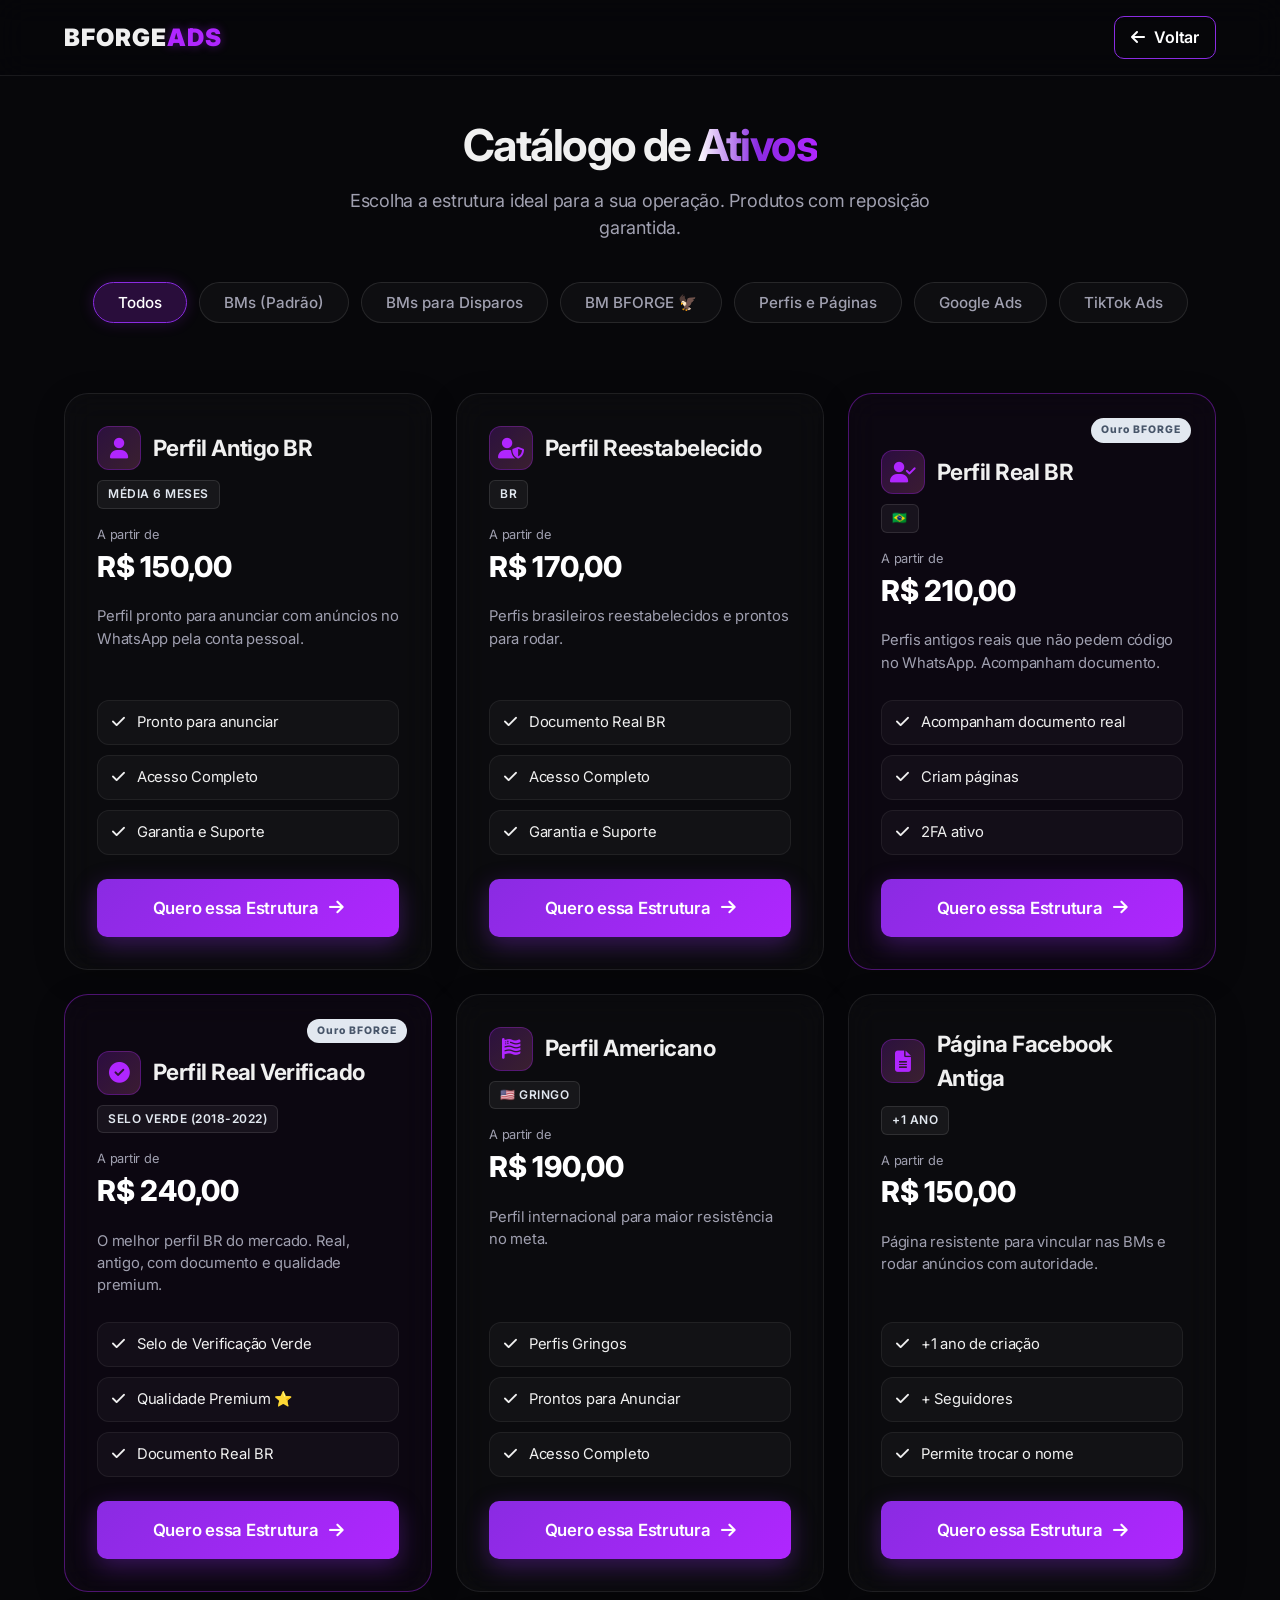
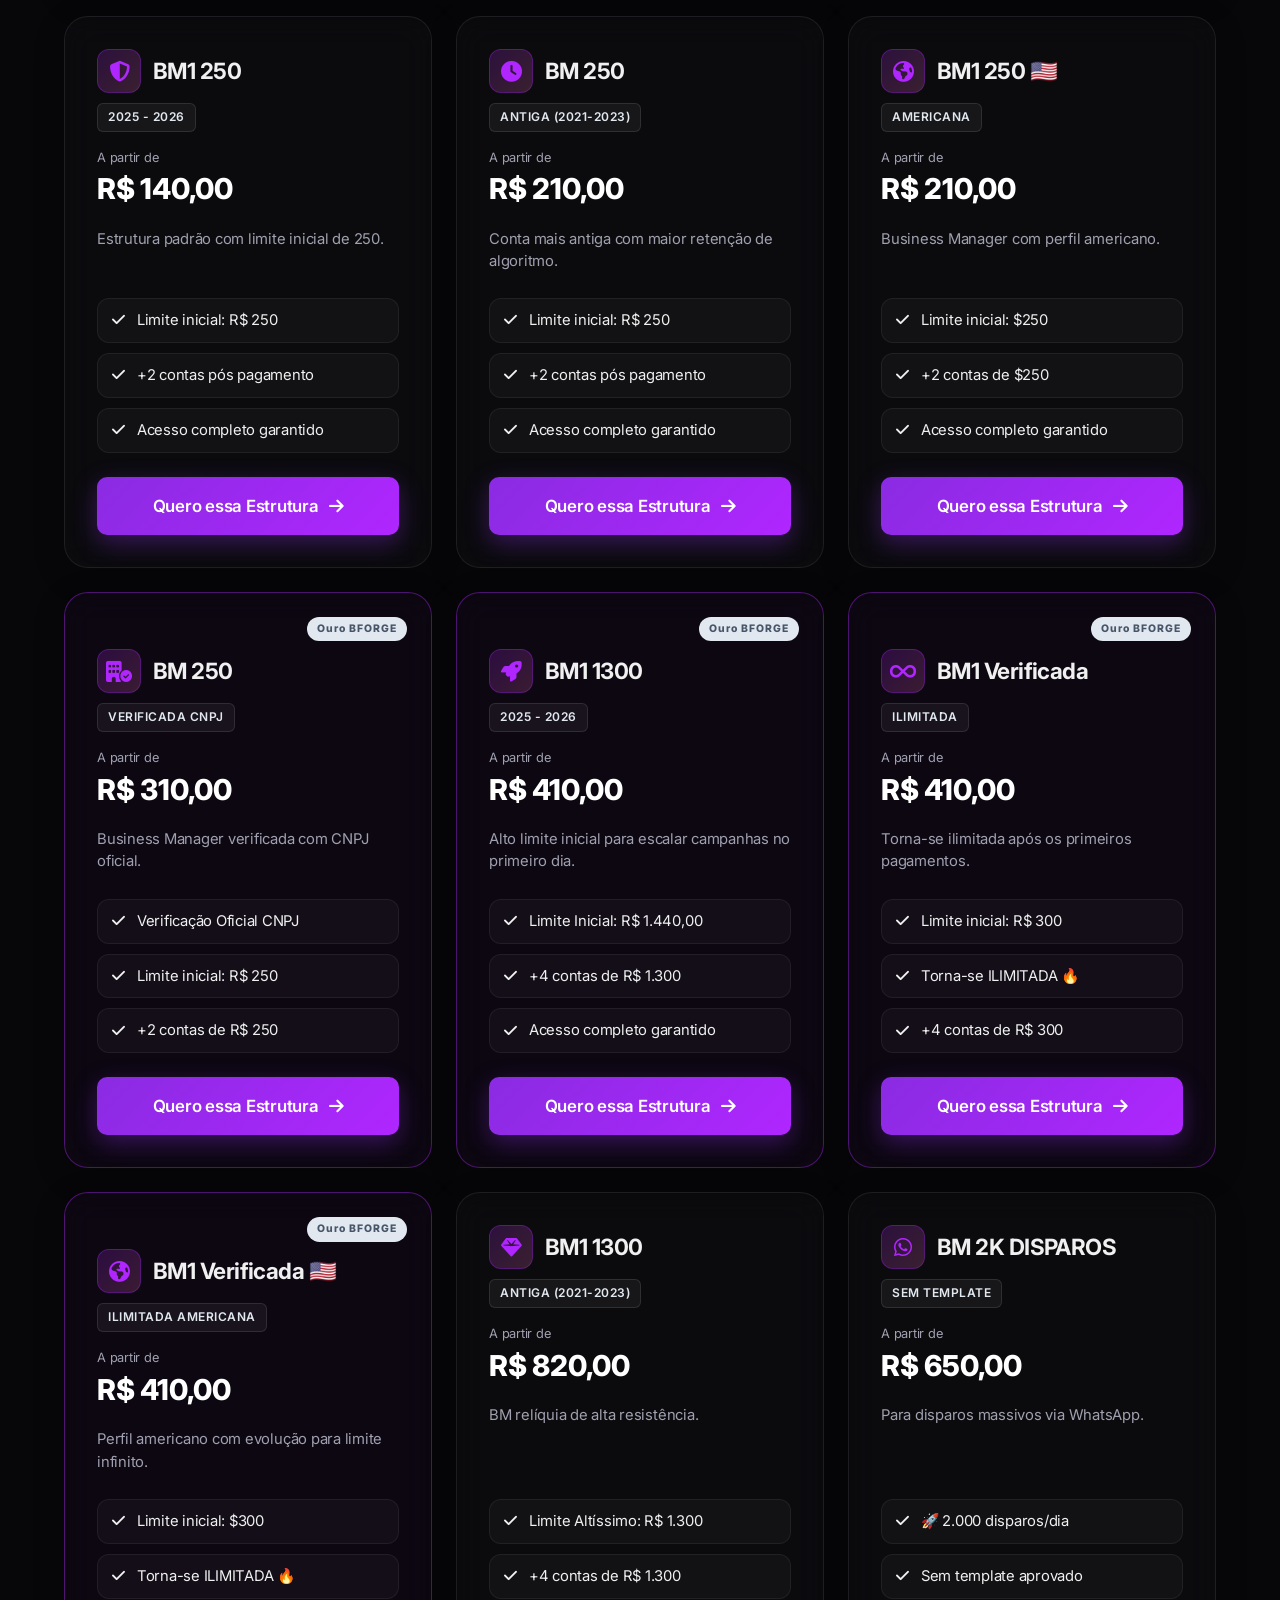
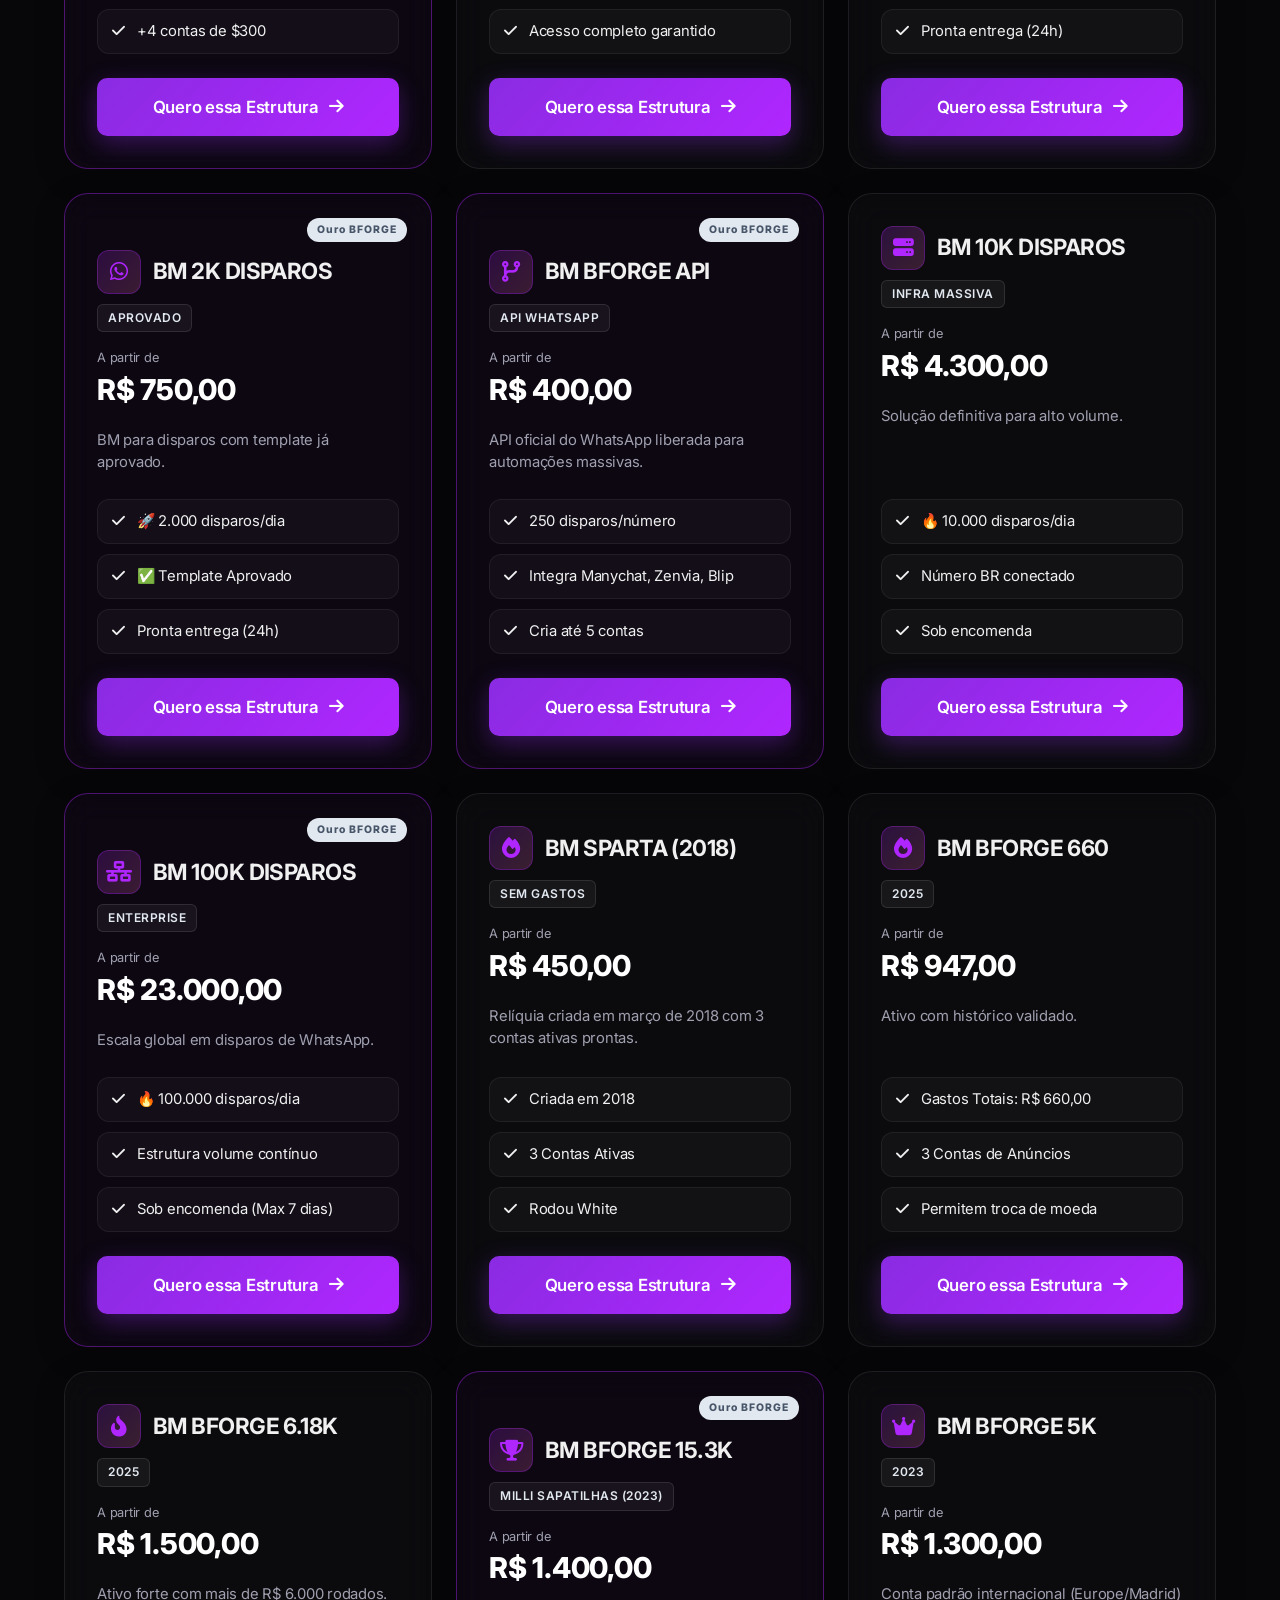
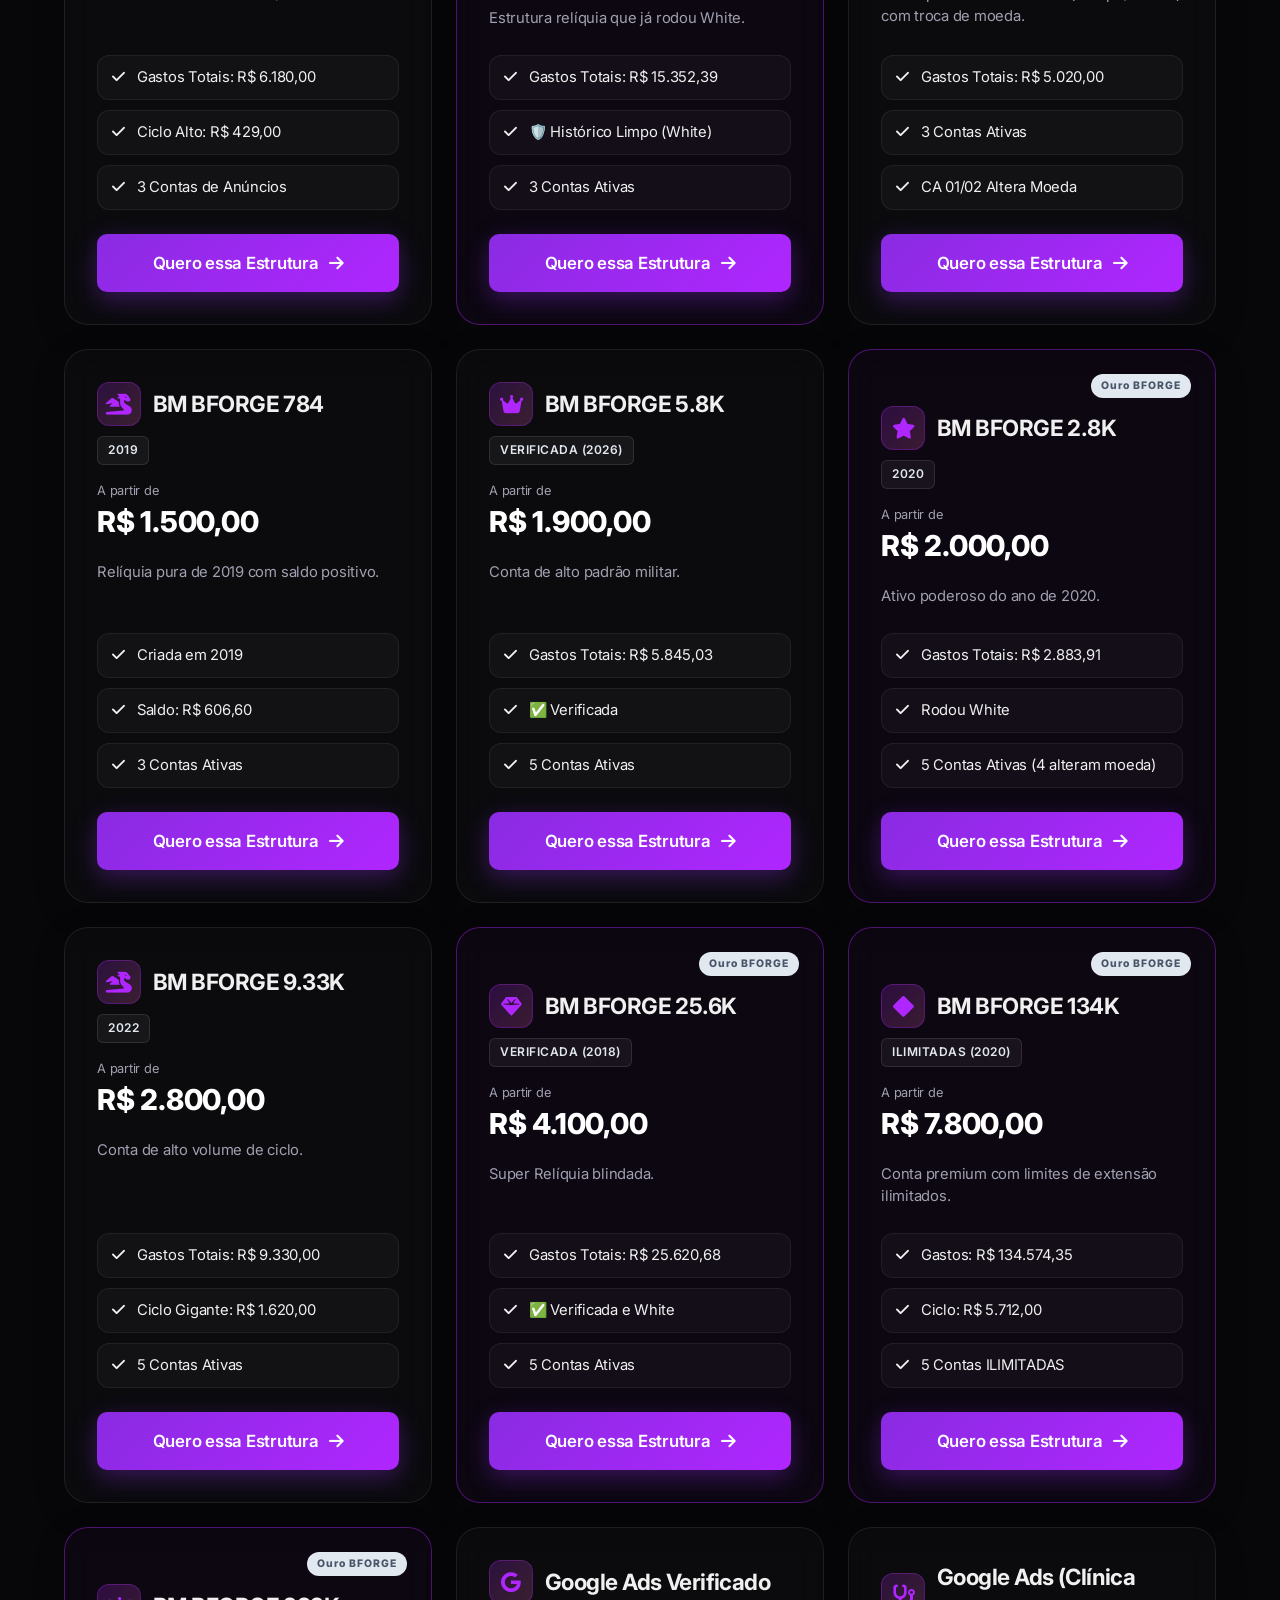
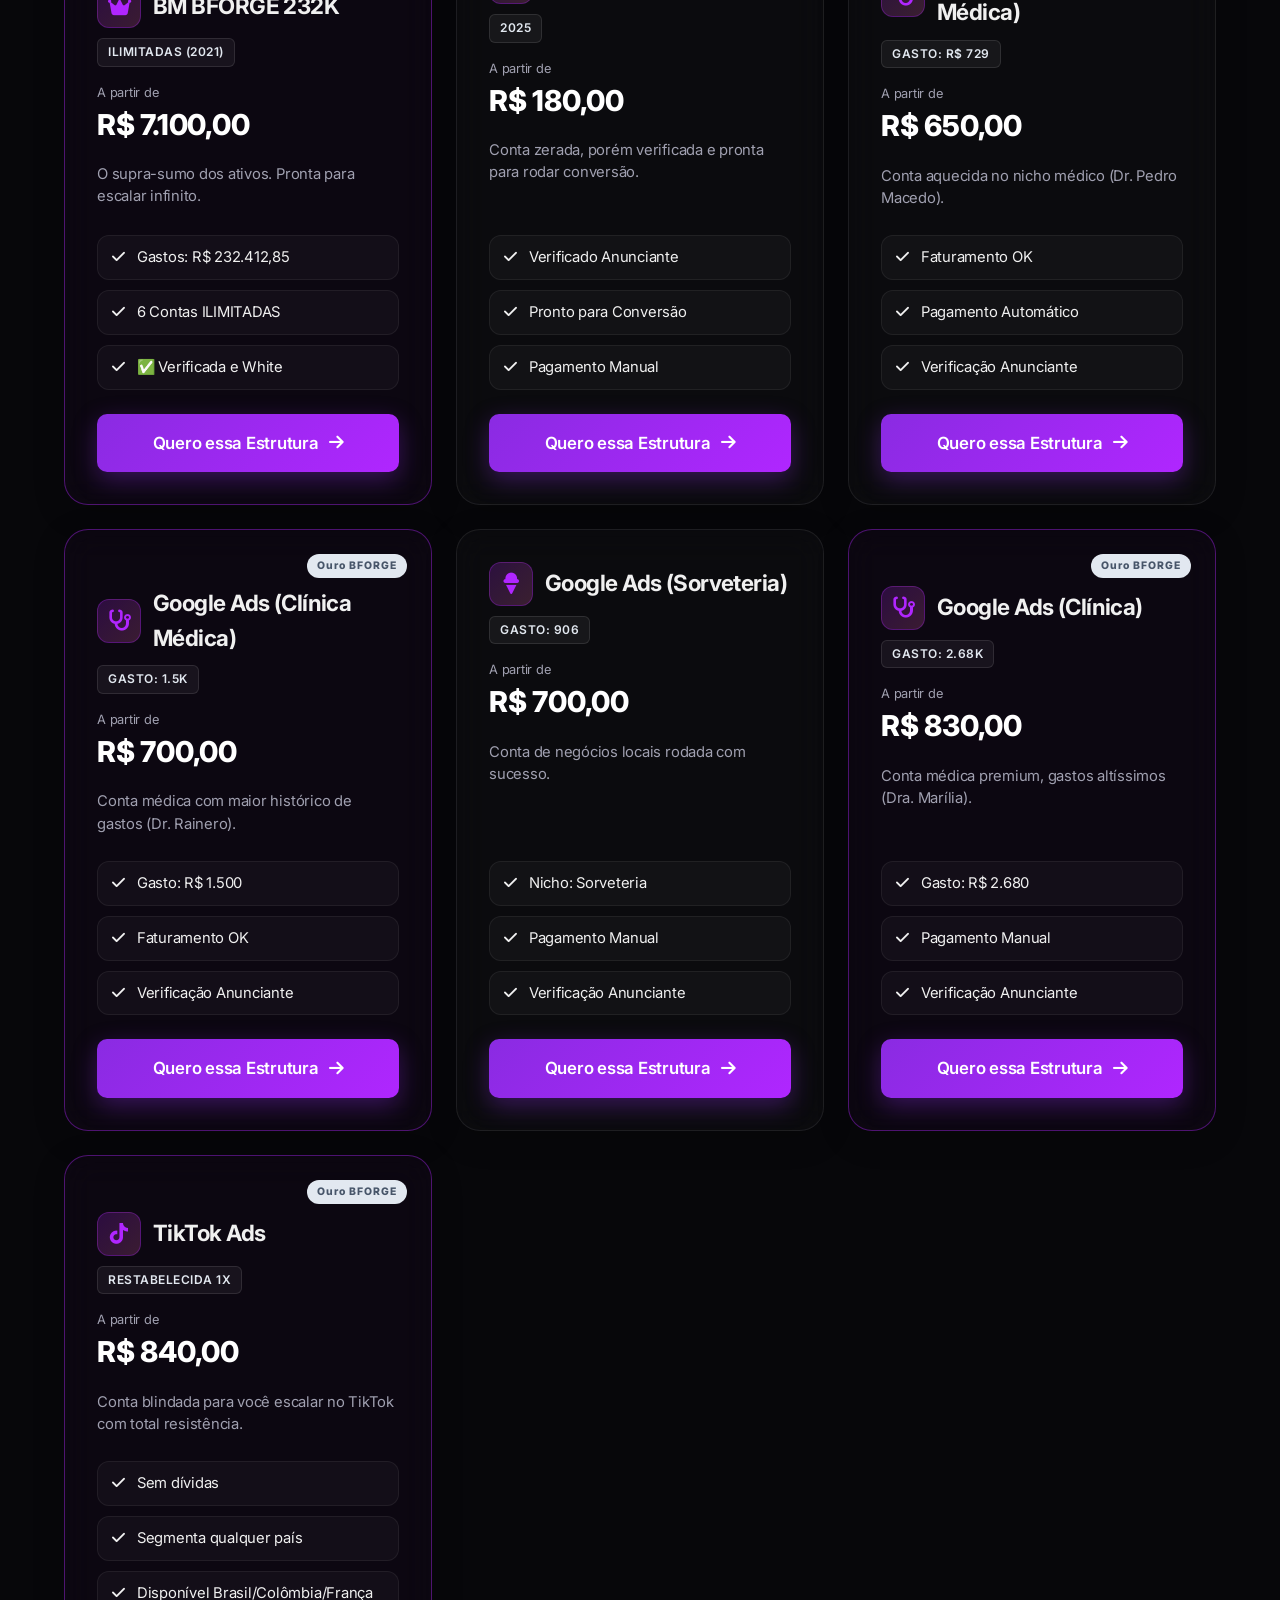
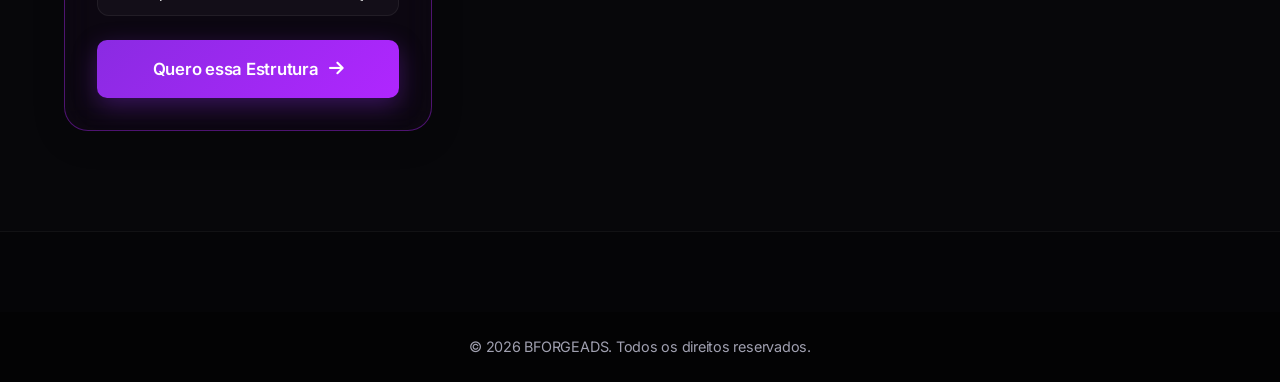
==== commit c9c39569: "Add files via upload" ====
--- a/catalogo.html
+++ b/catalogo.html
@@ -65,9 +65,21 @@
         </section>
 
         <!-- Floating WhatsApp Button (Mobile Only) -->
-        <a href="https://wa.me/5551980907413?text=Olá,%20estou%20no%20catálogo%20e%20quero%20tirar%20uma%20dúvida!" target="_blank" class="floating-whatsapp" aria-label="Falar no WhatsApp">
-            <i class="fab fa-whatsapp"></i>
-        </a>
+        <!-- Mobile Bottom Navigation -->
+        <nav class="mobile-bottom-bar">
+            <a href="index.html" class="bottom-bar-item">
+                <i class="fas fa-home"></i>
+                <span>Início</span>
+            </a>
+            <a href="catalogo.html" class="bottom-bar-item active highlight-catalog">
+                <i class="fas fa-layer-group"></i>
+                <span>Catálogo</span>
+            </a>
+            <a href="https://wa.me/5551980907413?text=Olá,%20estou%20no%20catálogo%20e%20quero%20tirar%20uma%20dúvida!" target="_blank" class="bottom-bar-item whatsapp-btn">
+                <i class="fab fa-whatsapp"></i>
+                <span>Suporte</span>
+            </a>
+        </nav>
     </main>
 
     <!-- Footer -->
--- a/style.css
+++ b/style.css
@@ -1132,8 +1132,24 @@
 .product-card {
     display: flex;
     flex-direction: column;
-    padding: 30px;
+    padding: 32px;
     height: 100%;
+    
+    /* Glassmorphism Effect */
+    background: rgba(255, 255, 255, 0.02);
+    backdrop-filter: blur(16px);
+    -webkit-backdrop-filter: blur(16px);
+    border: 1px solid rgba(255, 255, 255, 0.08);
+    border-radius: 24px;
+    box-shadow: 0 8px 32px rgba(0, 0, 0, 0.2);
+    transition: all 0.4s cubic-bezier(0.16, 1, 0.3, 1);
+}
+
+.product-card:hover {
+    transform: translateY(-8px);
+    border-color: rgba(176, 38, 255, 0.3);
+    background: rgba(255, 255, 255, 0.04);
+    box-shadow: 0 15px 40px rgba(176, 38, 255, 0.15);
 }
 
 .featured-card {
@@ -1156,6 +1172,41 @@
     font-family: var(--font-body);
     color: var(--text-muted);
     font-weight: 400;
+}
+
+/* Enhancements for Catalog Cards */
+.product-icon-wrapper {
+    width: 44px;
+    height: 44px;
+    border-radius: 12px;
+    background: linear-gradient(135deg, rgba(176, 38, 255, 0.2), rgba(244, 114, 182, 0.2));
+    display: flex;
+    align-items: center;
+    justify-content: center;
+    color: var(--neon-purple);
+    font-size: 1.3rem;
+    flex-shrink: 0;
+    border: 1px solid rgba(176, 38, 255, 0.3);
+}
+
+.product-tag {
+    display: inline-block;
+    margin-top: 10px;
+    padding: 4px 10px;
+    background: rgba(255, 255, 255, 0.05);
+    border: 1px solid rgba(255, 255, 255, 0.1);
+    border-radius: 6px;
+    font-size: 0.75rem;
+    font-weight: 600;
+    color: #e2e8f0;
+    letter-spacing: 0.5px;
+    text-transform: uppercase;
+}
+
+.product-card:hover .product-icon-wrapper {
+    background: var(--brand-purple);
+    color: #fff;
+    box-shadow: 0 0 15px rgba(176, 38, 255, 0.5);
 }
 
 /* Animations */
@@ -1646,3 +1697,76 @@
         padding: 24px 18px;
     }
 }
+
+/* -------------------------------------
+ * MOBILE BOTTOM APP BAR (Mobile First)
+ * ------------------------------------- */
+.mobile-bottom-bar {
+    display: none; /* Hidden on desktop */
+}
+
+@media (max-width: 768px) {
+    /* Hide old floating whatsapp since we replaced it, just in case */
+    .floating-whatsapp {
+        display: none !important;
+    }
+
+    /* Padding bottom on body so content doesn't get hidden behind the bar */
+    body {
+        padding-bottom: 70px;
+    }
+
+    .mobile-bottom-bar {
+        display: flex;
+        position: fixed;
+        bottom: 0;
+        left: 0;
+        width: 100%;
+        background: rgba(9, 10, 16, 0.95);
+        backdrop-filter: blur(15px);
+        -webkit-backdrop-filter: blur(15px);
+        border-top: 1px solid rgba(255, 255, 255, 0.1);
+        z-index: 9999;
+        justify-content: space-around;
+        align-items: center;
+        padding: 10px 0;
+        box-shadow: 0 -5px 20px rgba(0, 0, 0, 0.4);
+    }
+
+    .bottom-bar-item {
+        display: flex;
+        flex-direction: column;
+        align-items: center;
+        color: #94a3b8;
+        text-decoration: none;
+        font-size: 0.75rem;
+        gap: 6px;
+        transition: all 0.3s ease;
+        flex: 1;
+    }
+
+    .bottom-bar-item i {
+        font-size: 1.3rem;
+    }
+
+    .bottom-bar-item.active {
+        color: var(--neon-purple);
+    }
+    
+    .bottom-bar-item.highlight-catalog {
+        color: #fff;
+    }
+    
+    .bottom-bar-item.highlight-catalog i {
+        background: linear-gradient(135deg, var(--neon-purple), var(--secondary-color));
+        -webkit-background-clip: text;
+        -webkit-text-fill-color: transparent;
+        font-size: 1.5rem;
+        filter: drop-shadow(0 0 5px rgba(139, 92, 246, 0.4));
+    }
+
+    .bottom-bar-item.whatsapp-btn i {
+        color: #25D366;
+        font-size: 1.5rem;
+    }
+}
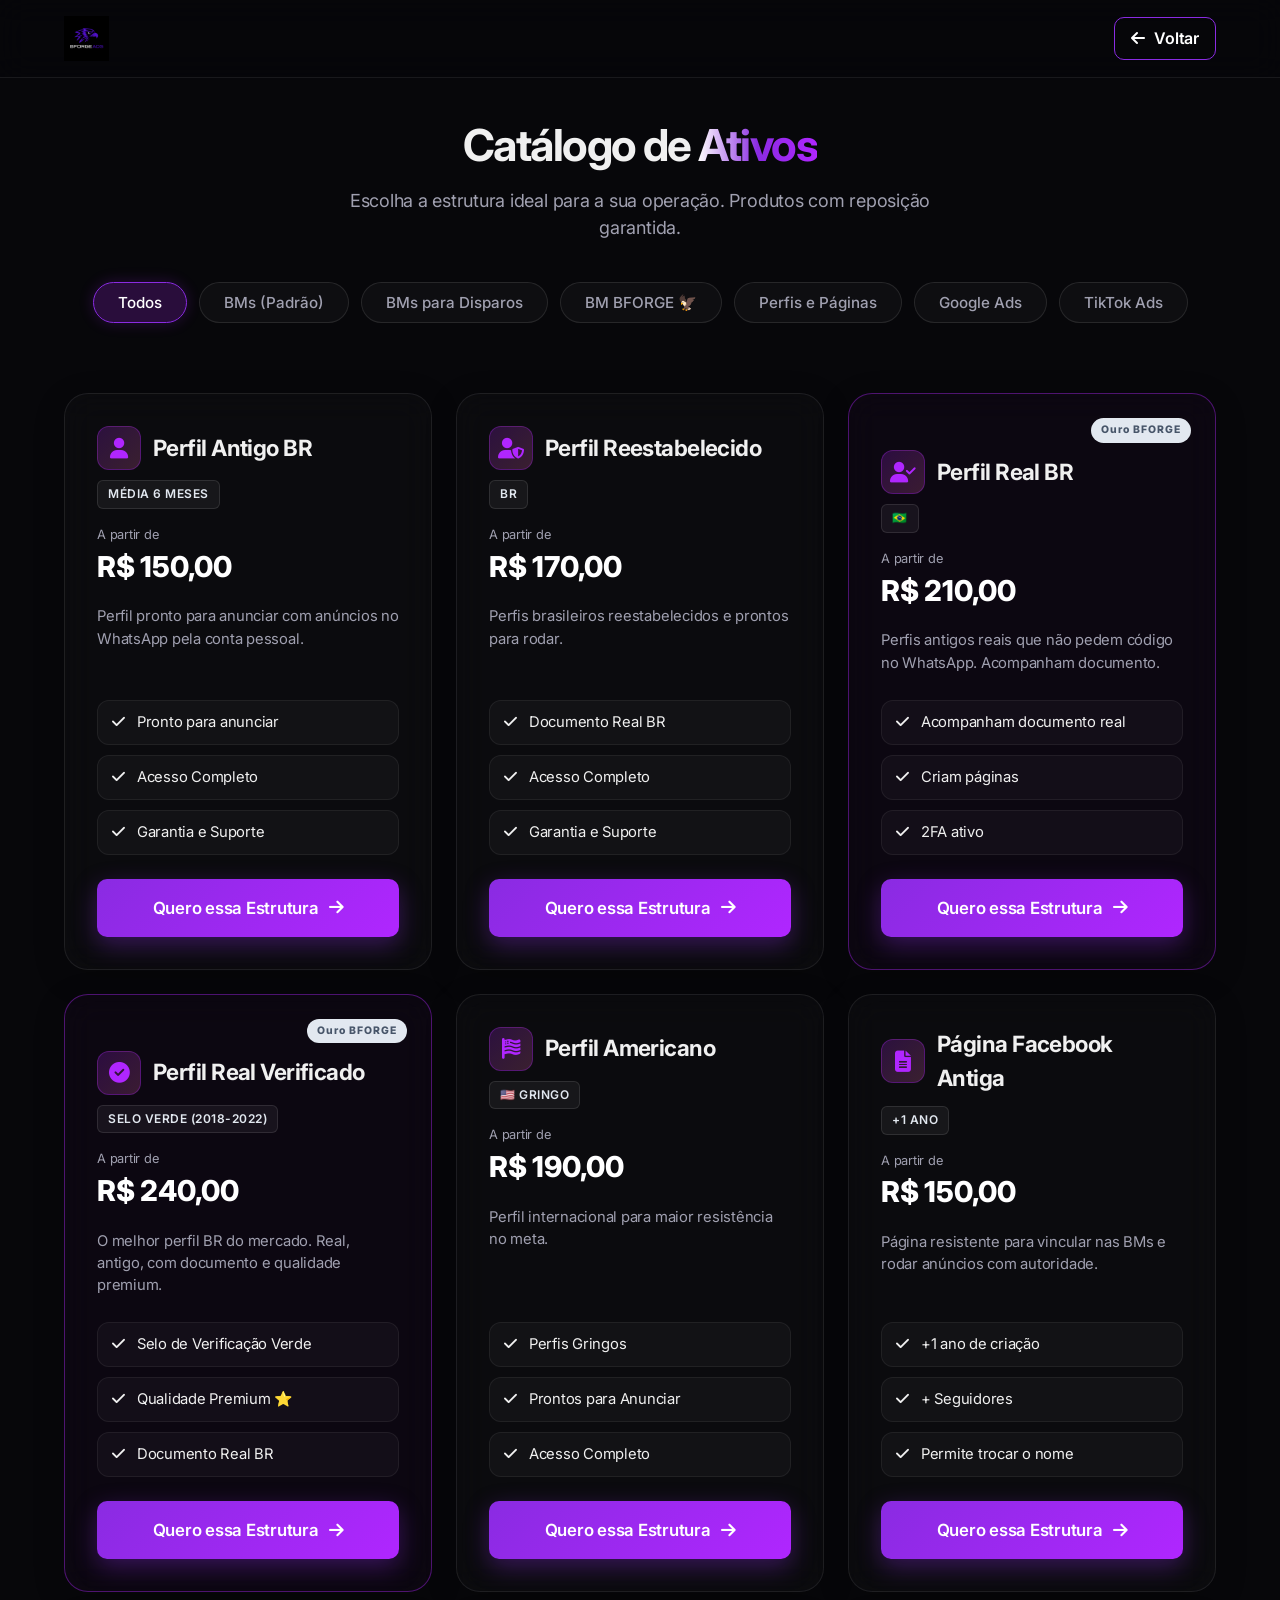
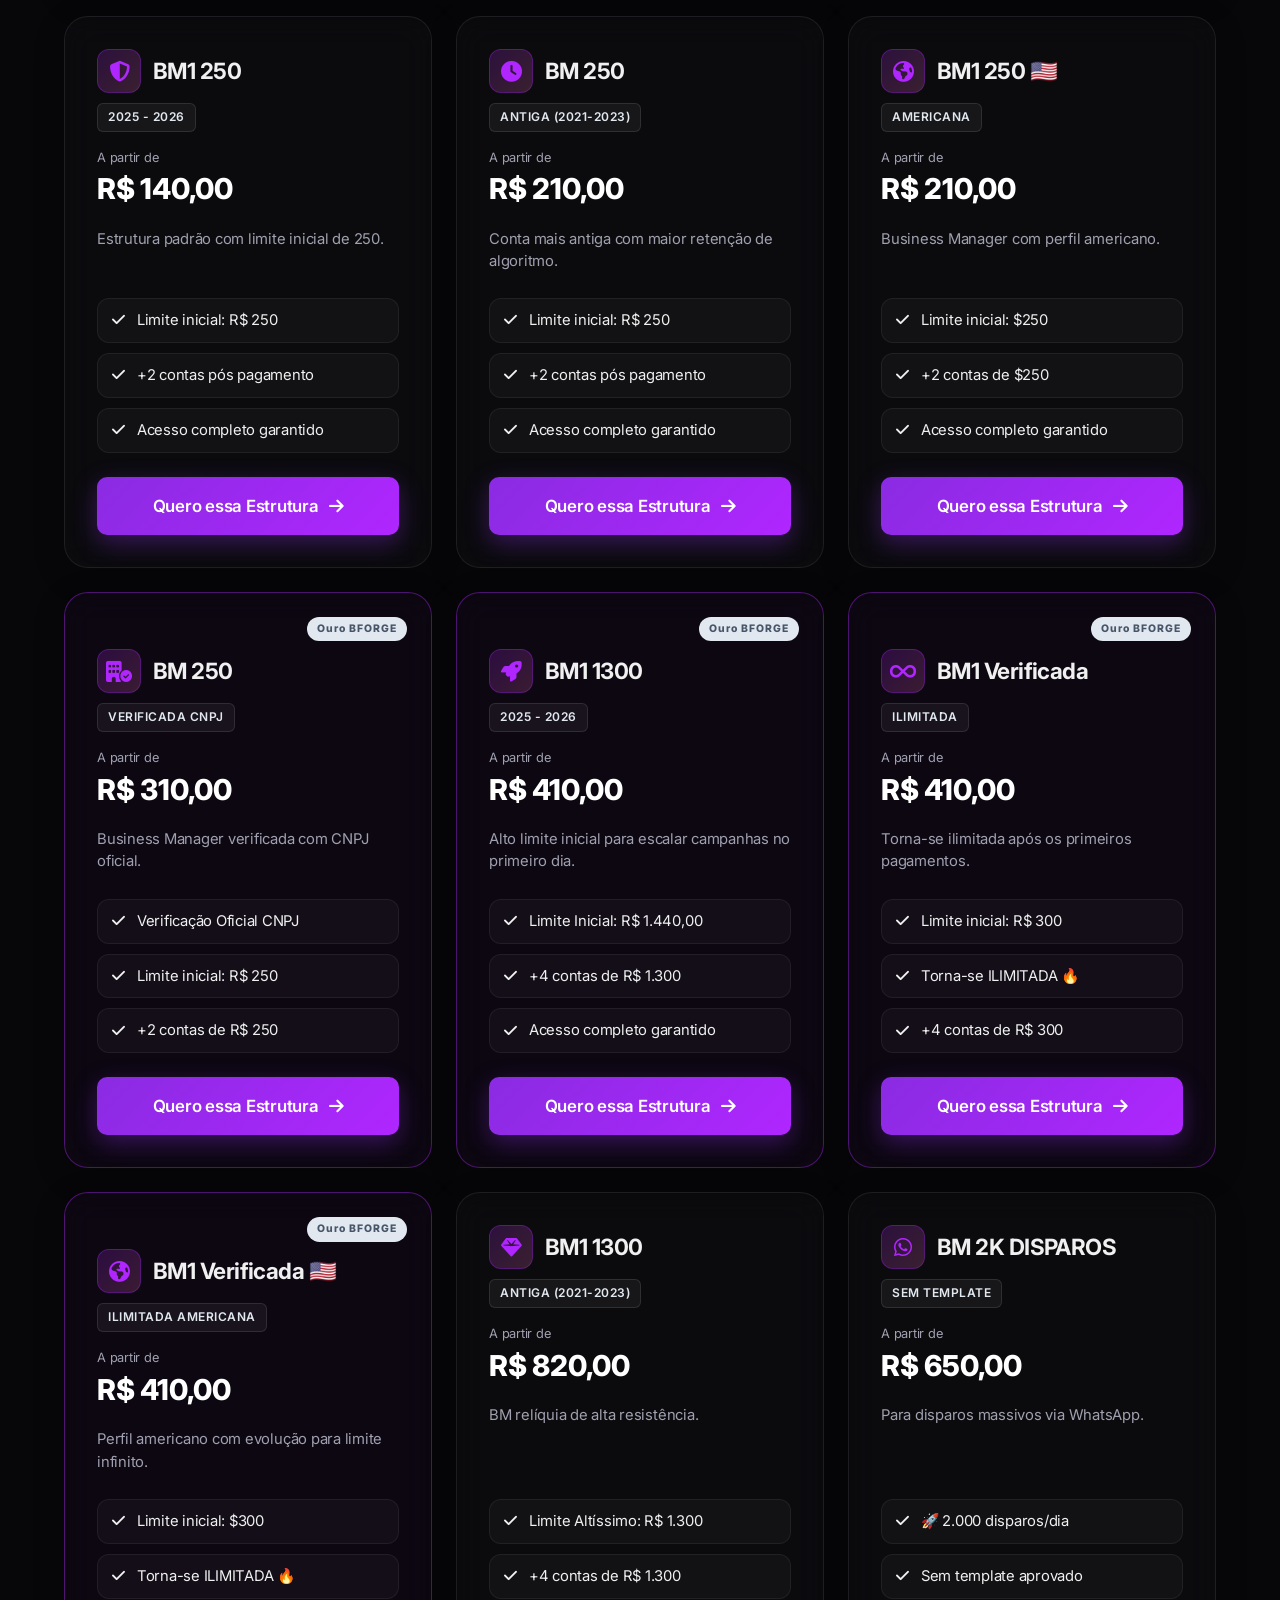
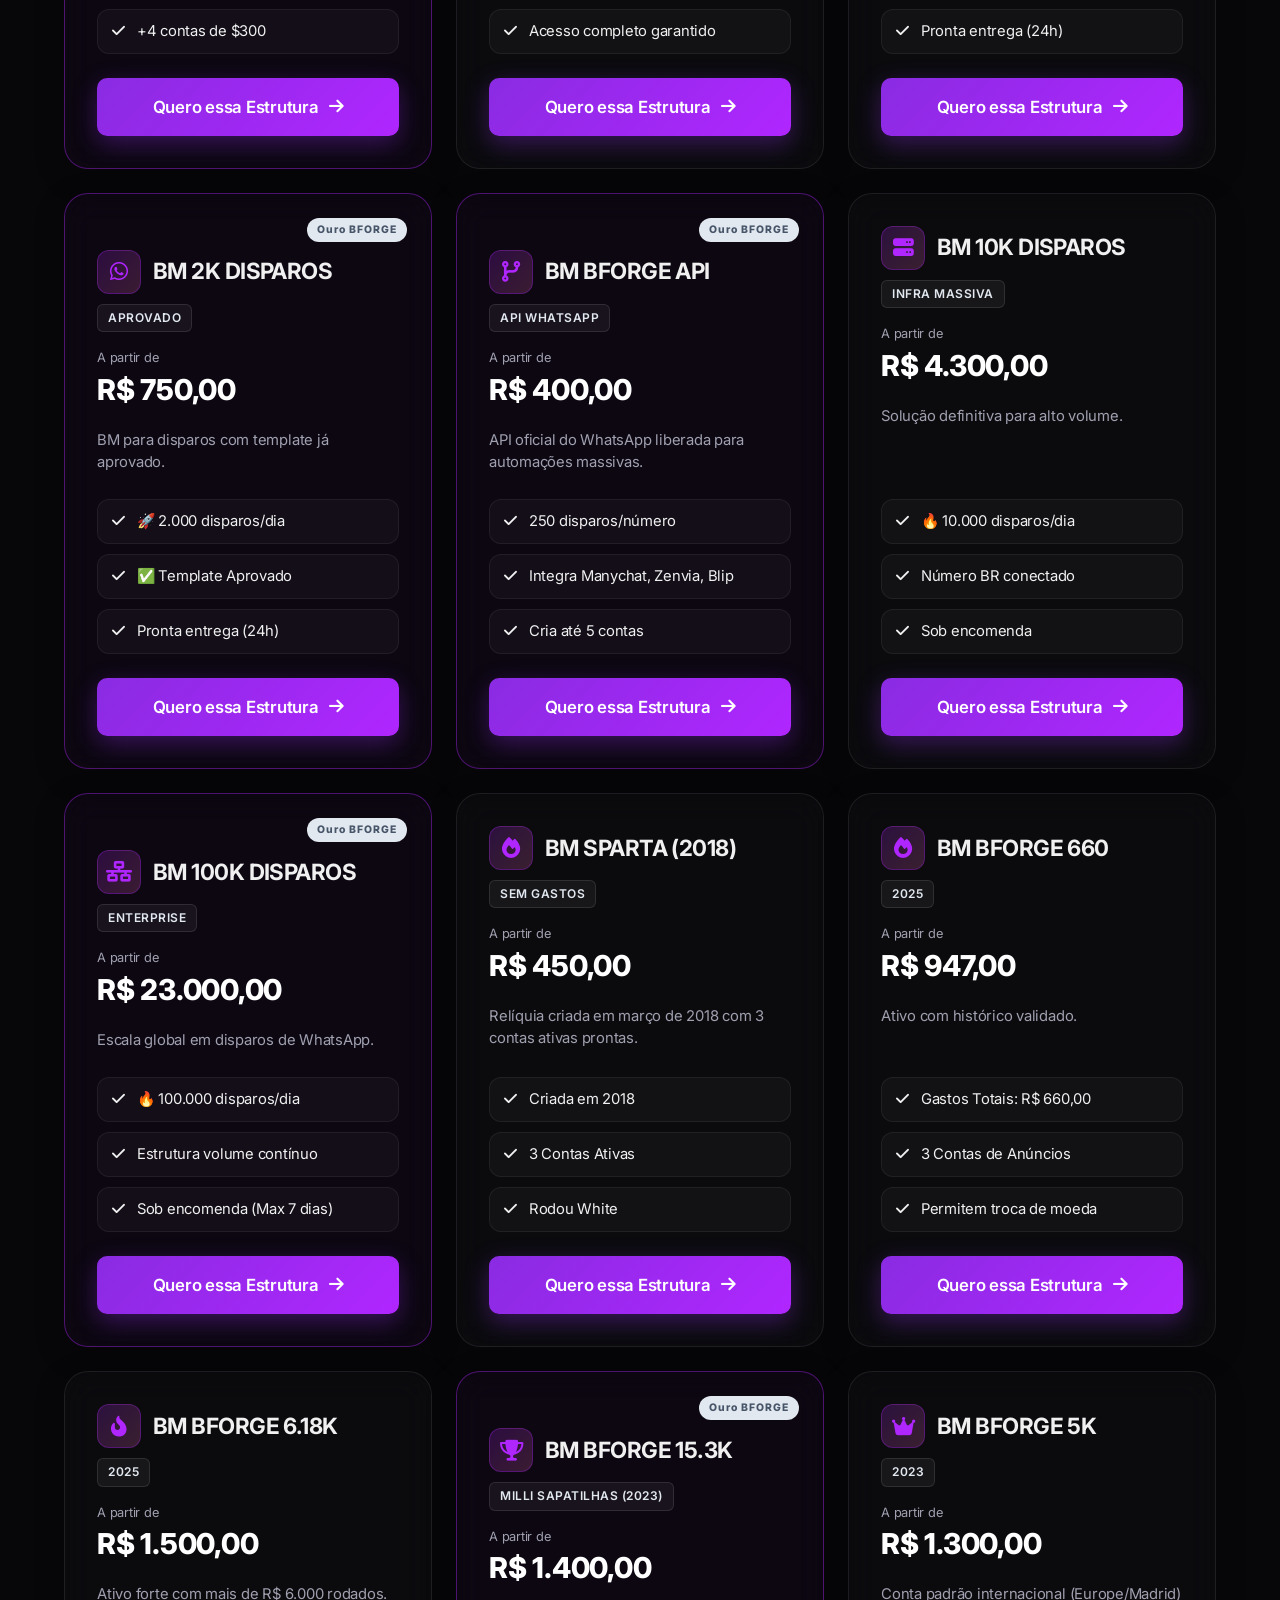
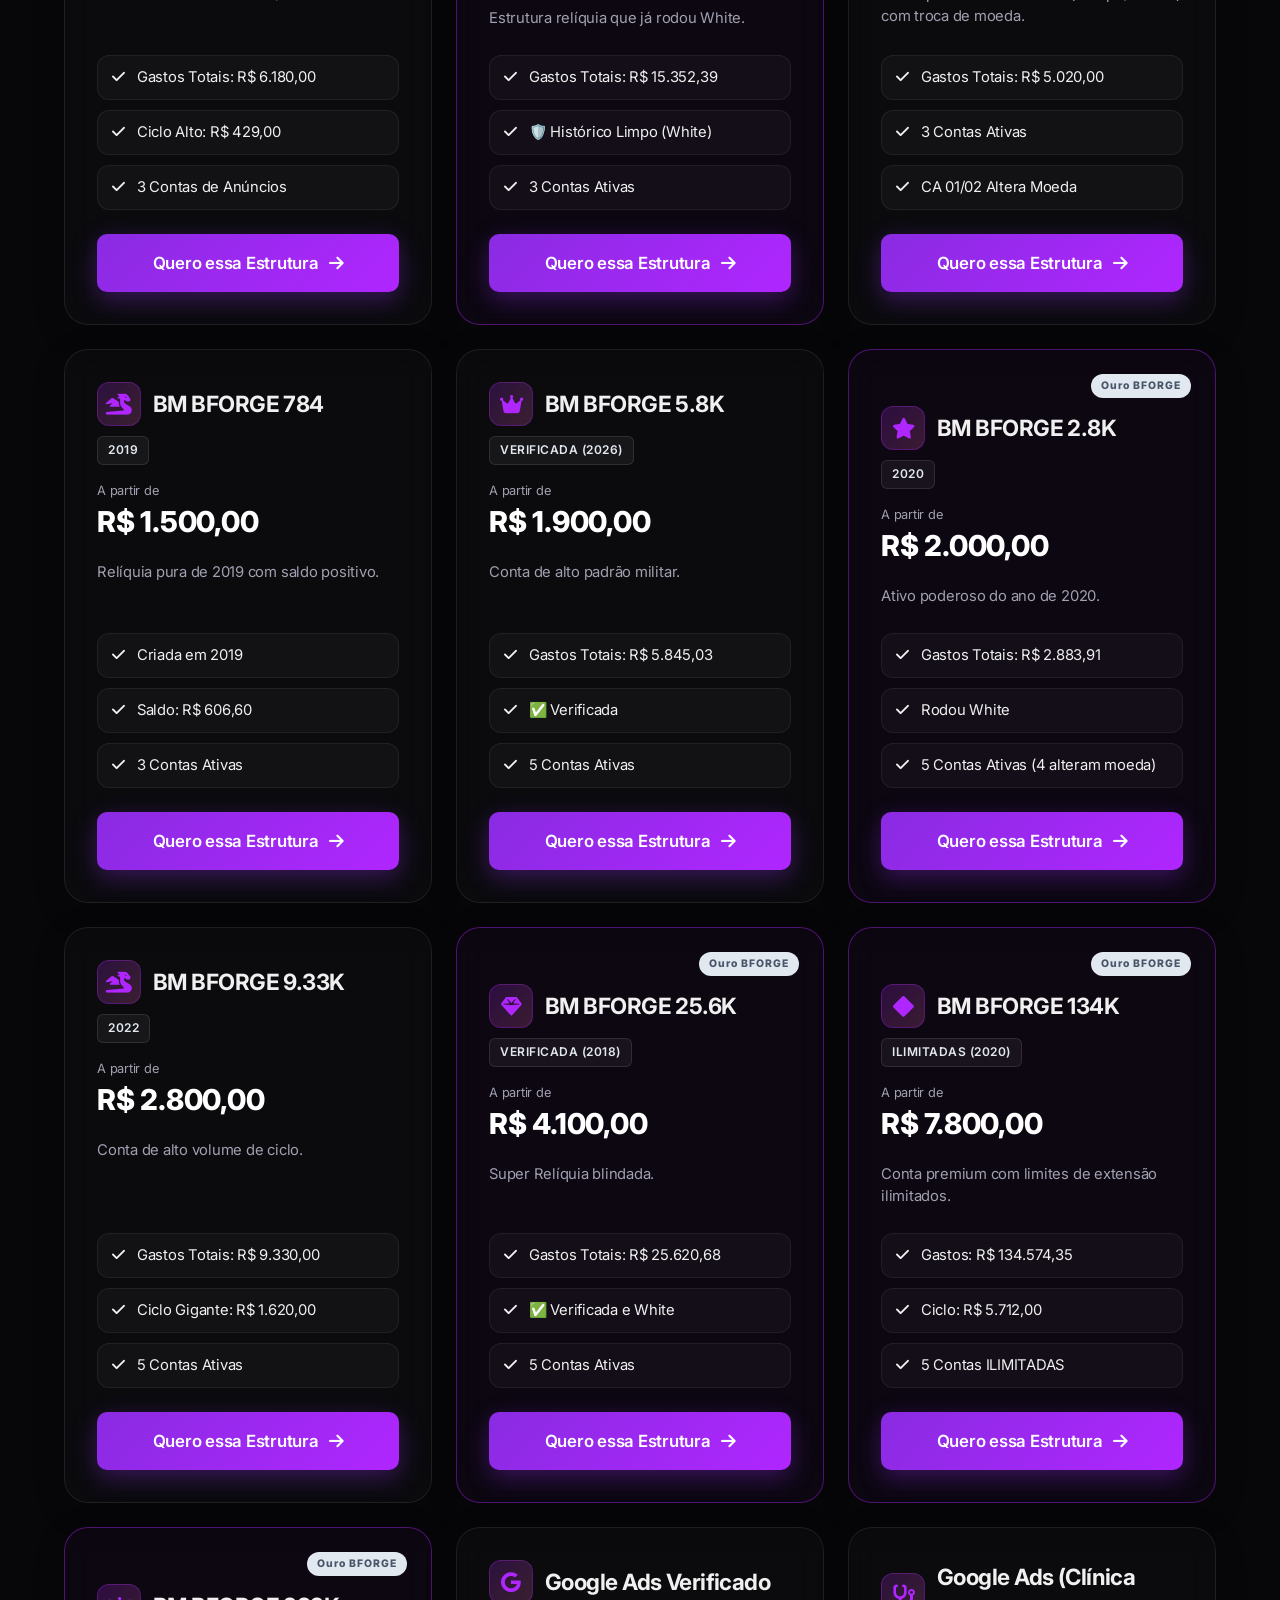
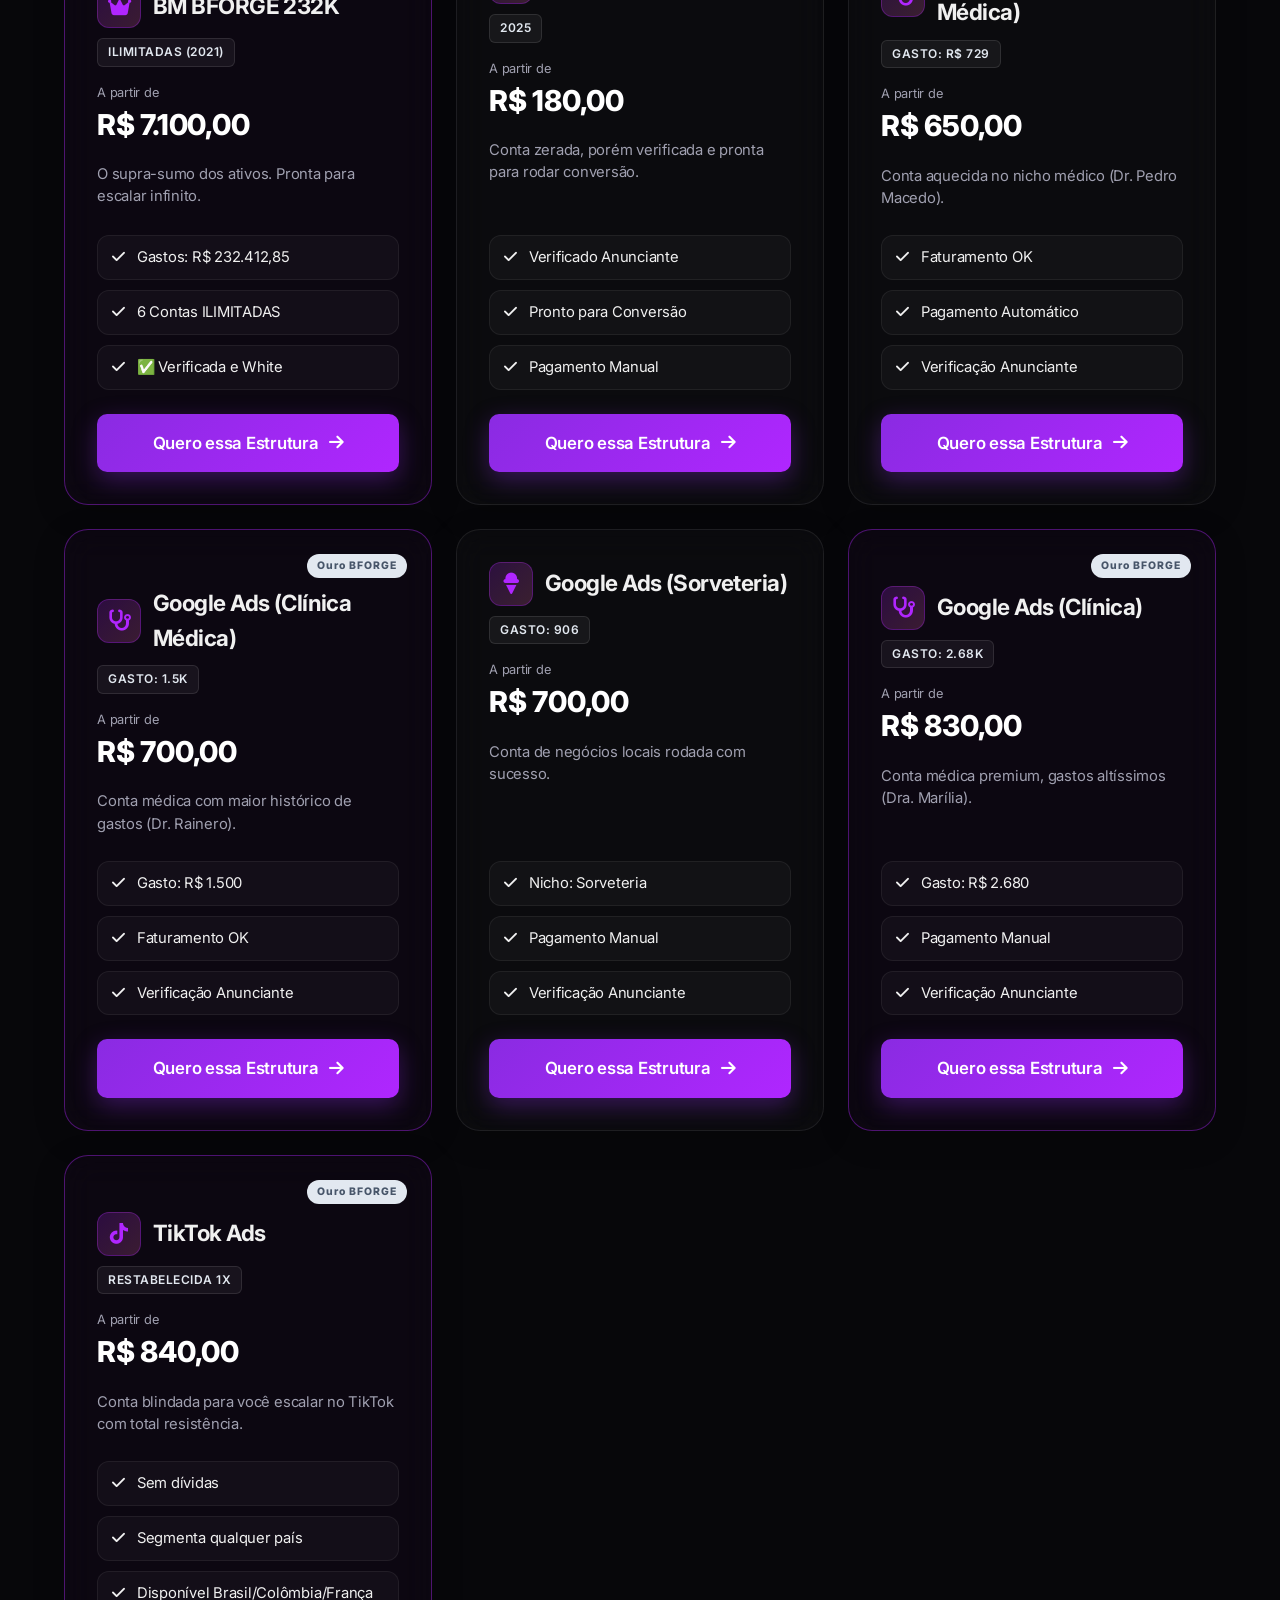
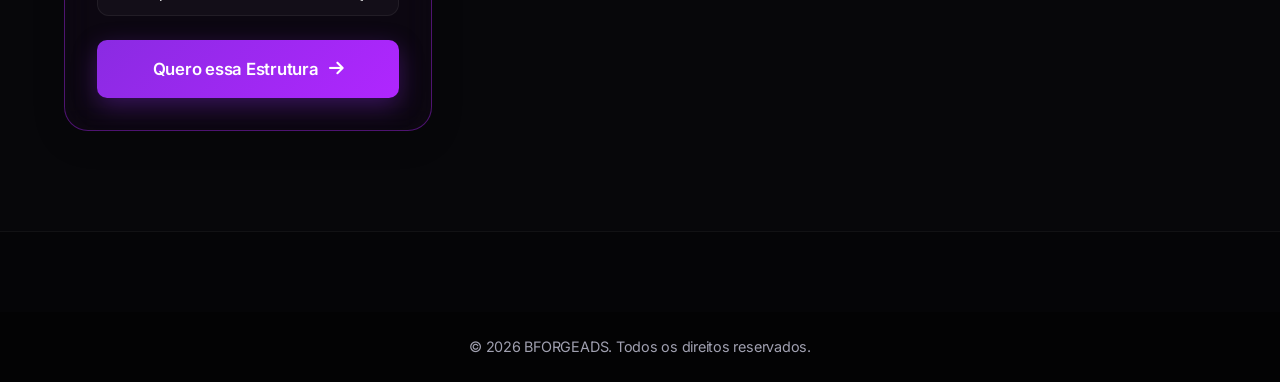
==== commit 084356e7: "Add files via upload" ====
--- a/catalogo.html
+++ b/catalogo.html
@@ -20,7 +20,7 @@
     <header class="navbar">
         <div class="container nav-container">
             <a href="index.html" class="logo">
-                <span class="logo-text">BFORGE<span class="neon-text">ADS</span></span>
+                <img src="logo.png" alt="BFORGEADS Logo" style="height: 45px; width: auto; object-fit: contain;">
             </a>
             
             <nav class="nav-links">
@@ -72,7 +72,7 @@
                 <span>Início</span>
             </a>
             <a href="catalogo.html" class="bottom-bar-item active highlight-catalog">
-                <i class="fas fa-layer-group"></i>
+                <i class="fas fa-shopping-cart"></i>
                 <span>Catálogo</span>
             </a>
             <a href="https://wa.me/5551980907413?text=Olá,%20estou%20no%20catálogo%20e%20quero%20tirar%20uma%20dúvida!" target="_blank" class="bottom-bar-item whatsapp-btn">
--- a/style.css
+++ b/style.css
@@ -1758,9 +1758,7 @@
     }
     
     .bottom-bar-item.highlight-catalog i {
-        background: linear-gradient(135deg, var(--neon-purple), var(--secondary-color));
-        -webkit-background-clip: text;
-        -webkit-text-fill-color: transparent;
+        color: var(--neon-purple);
         font-size: 1.5rem;
         filter: drop-shadow(0 0 5px rgba(139, 92, 246, 0.4));
     }
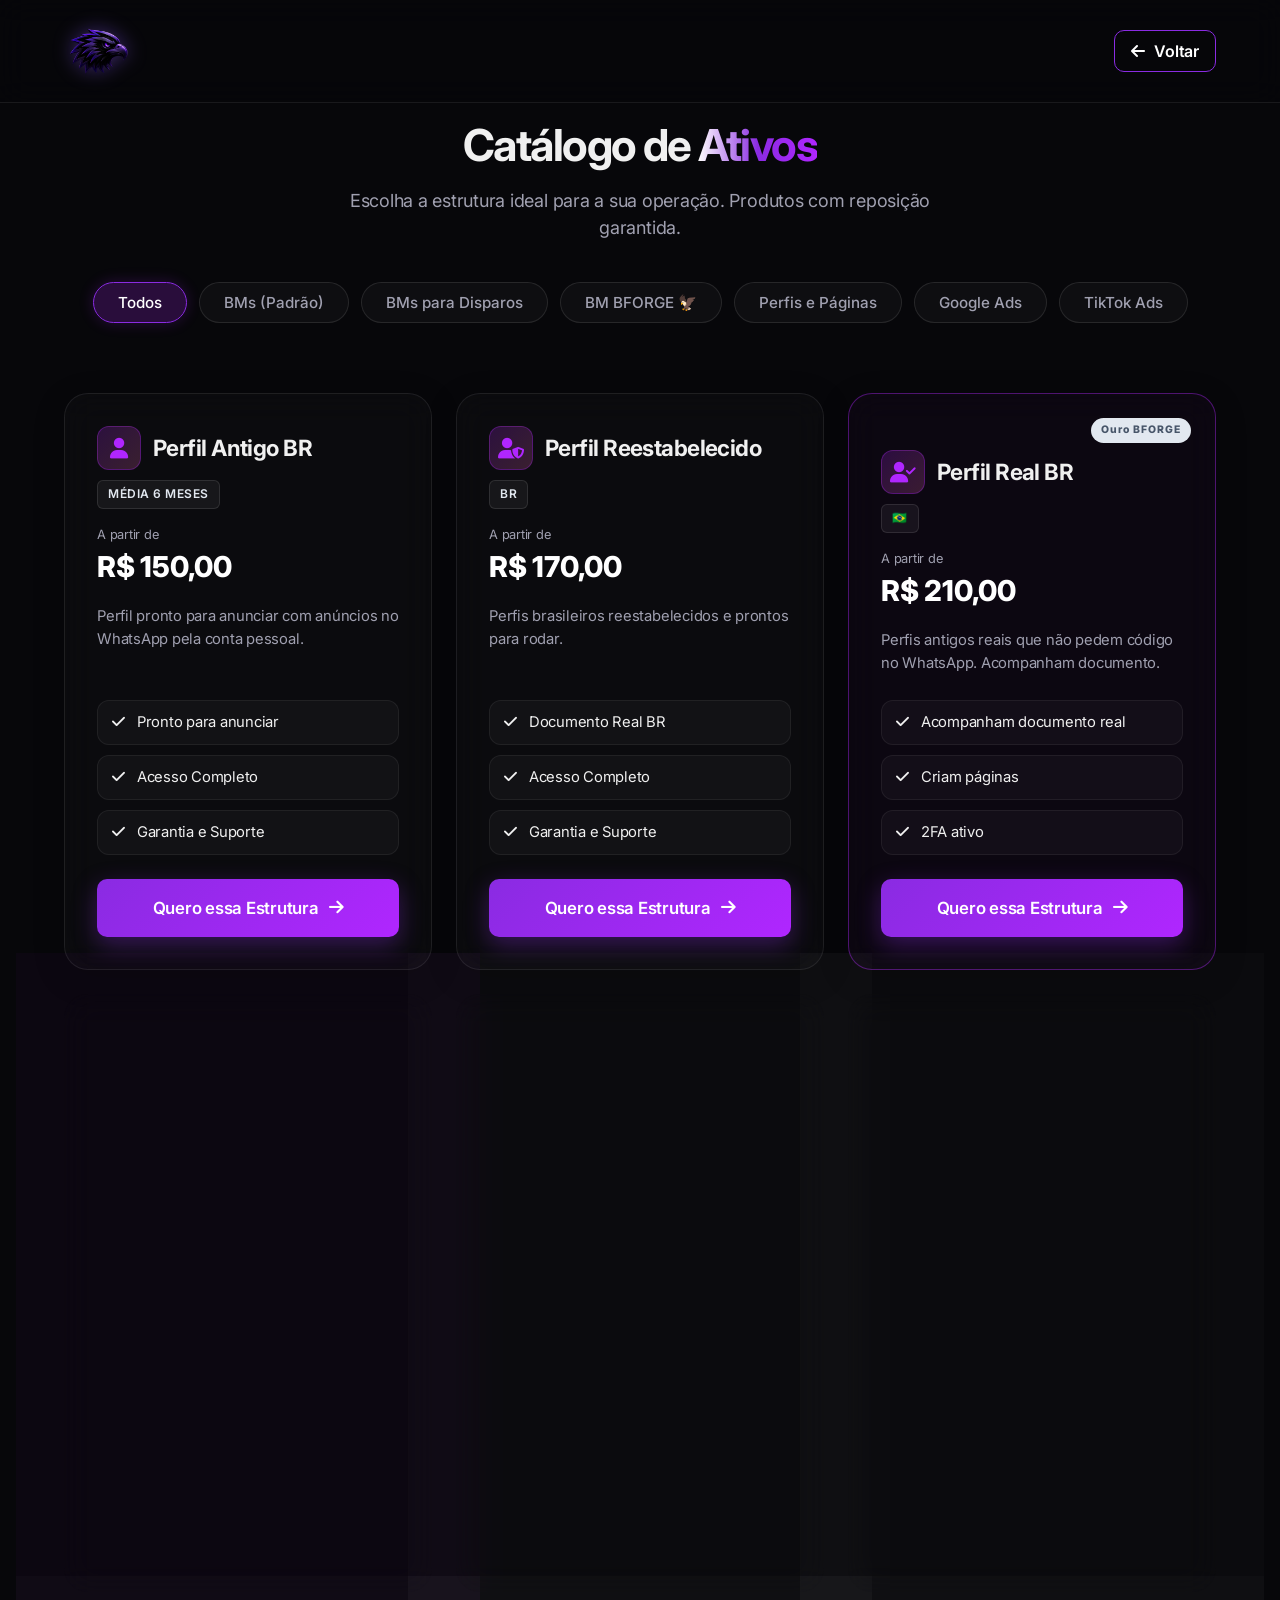
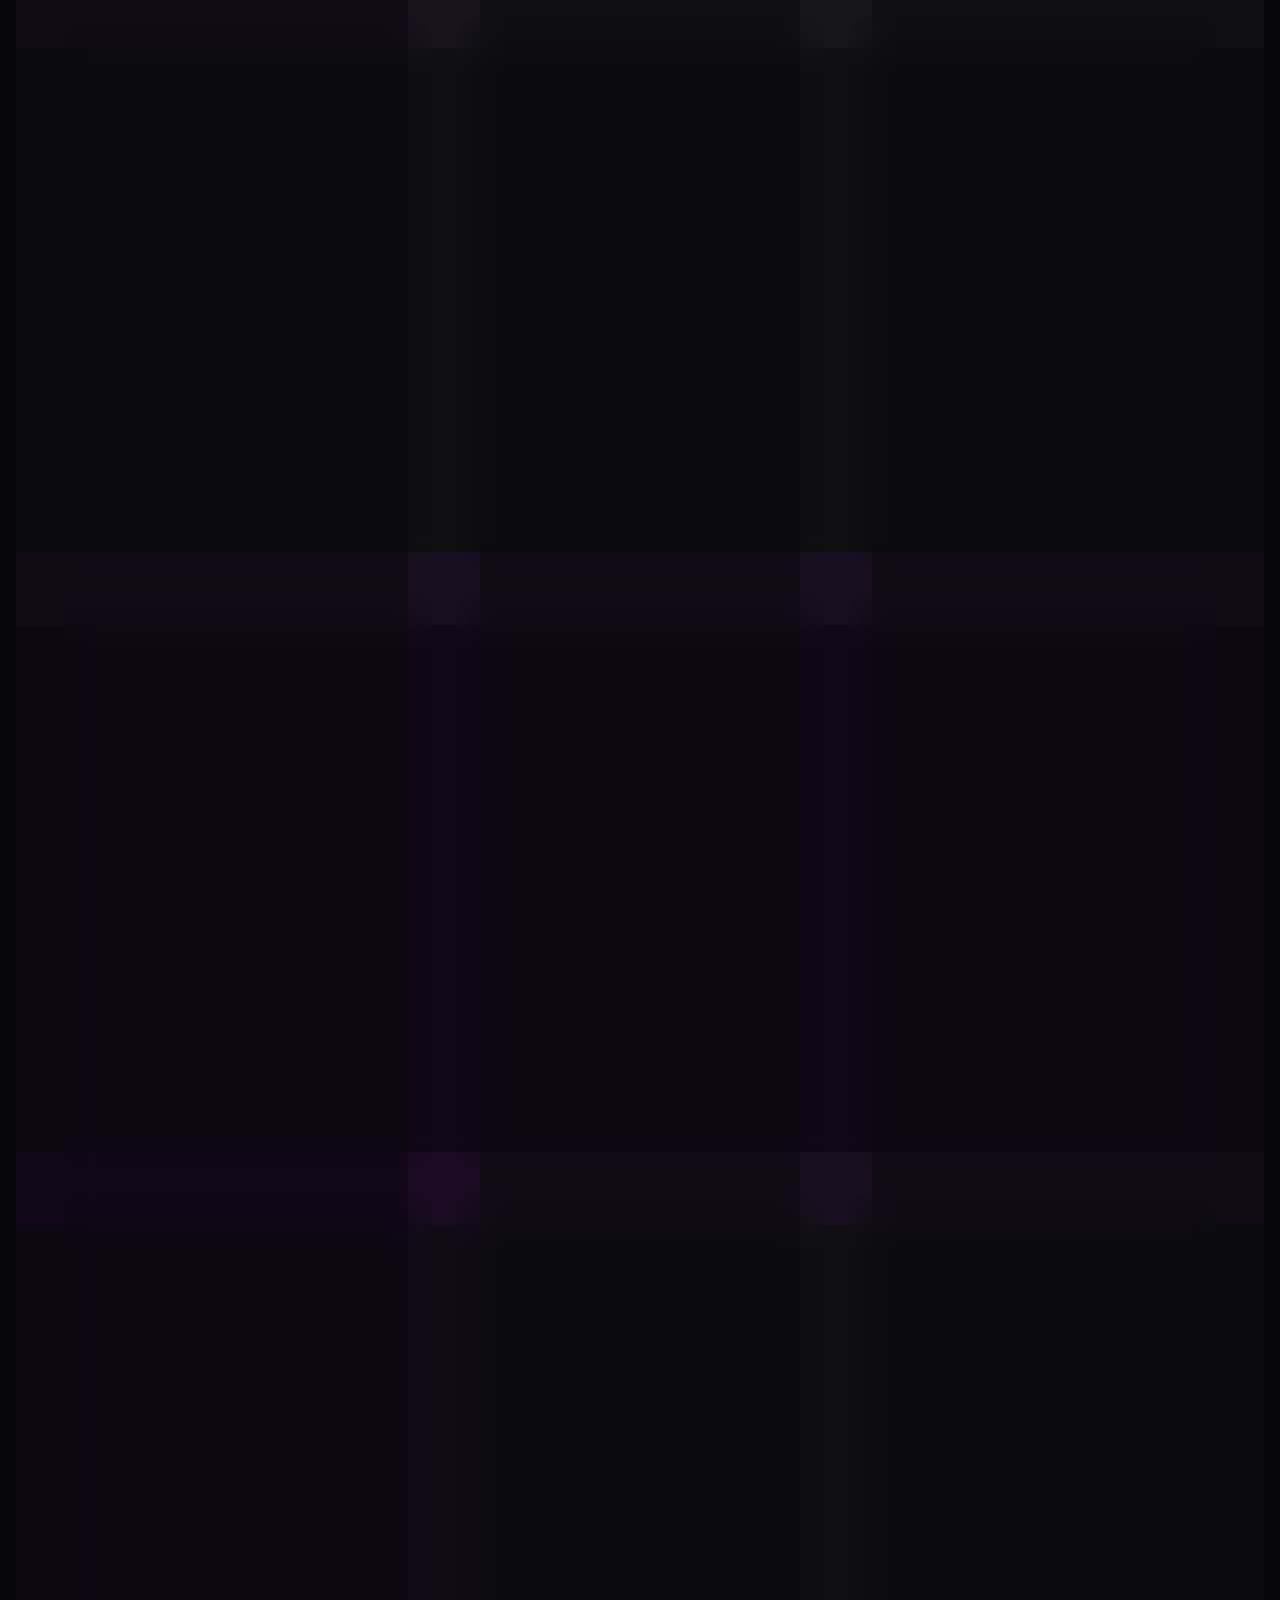
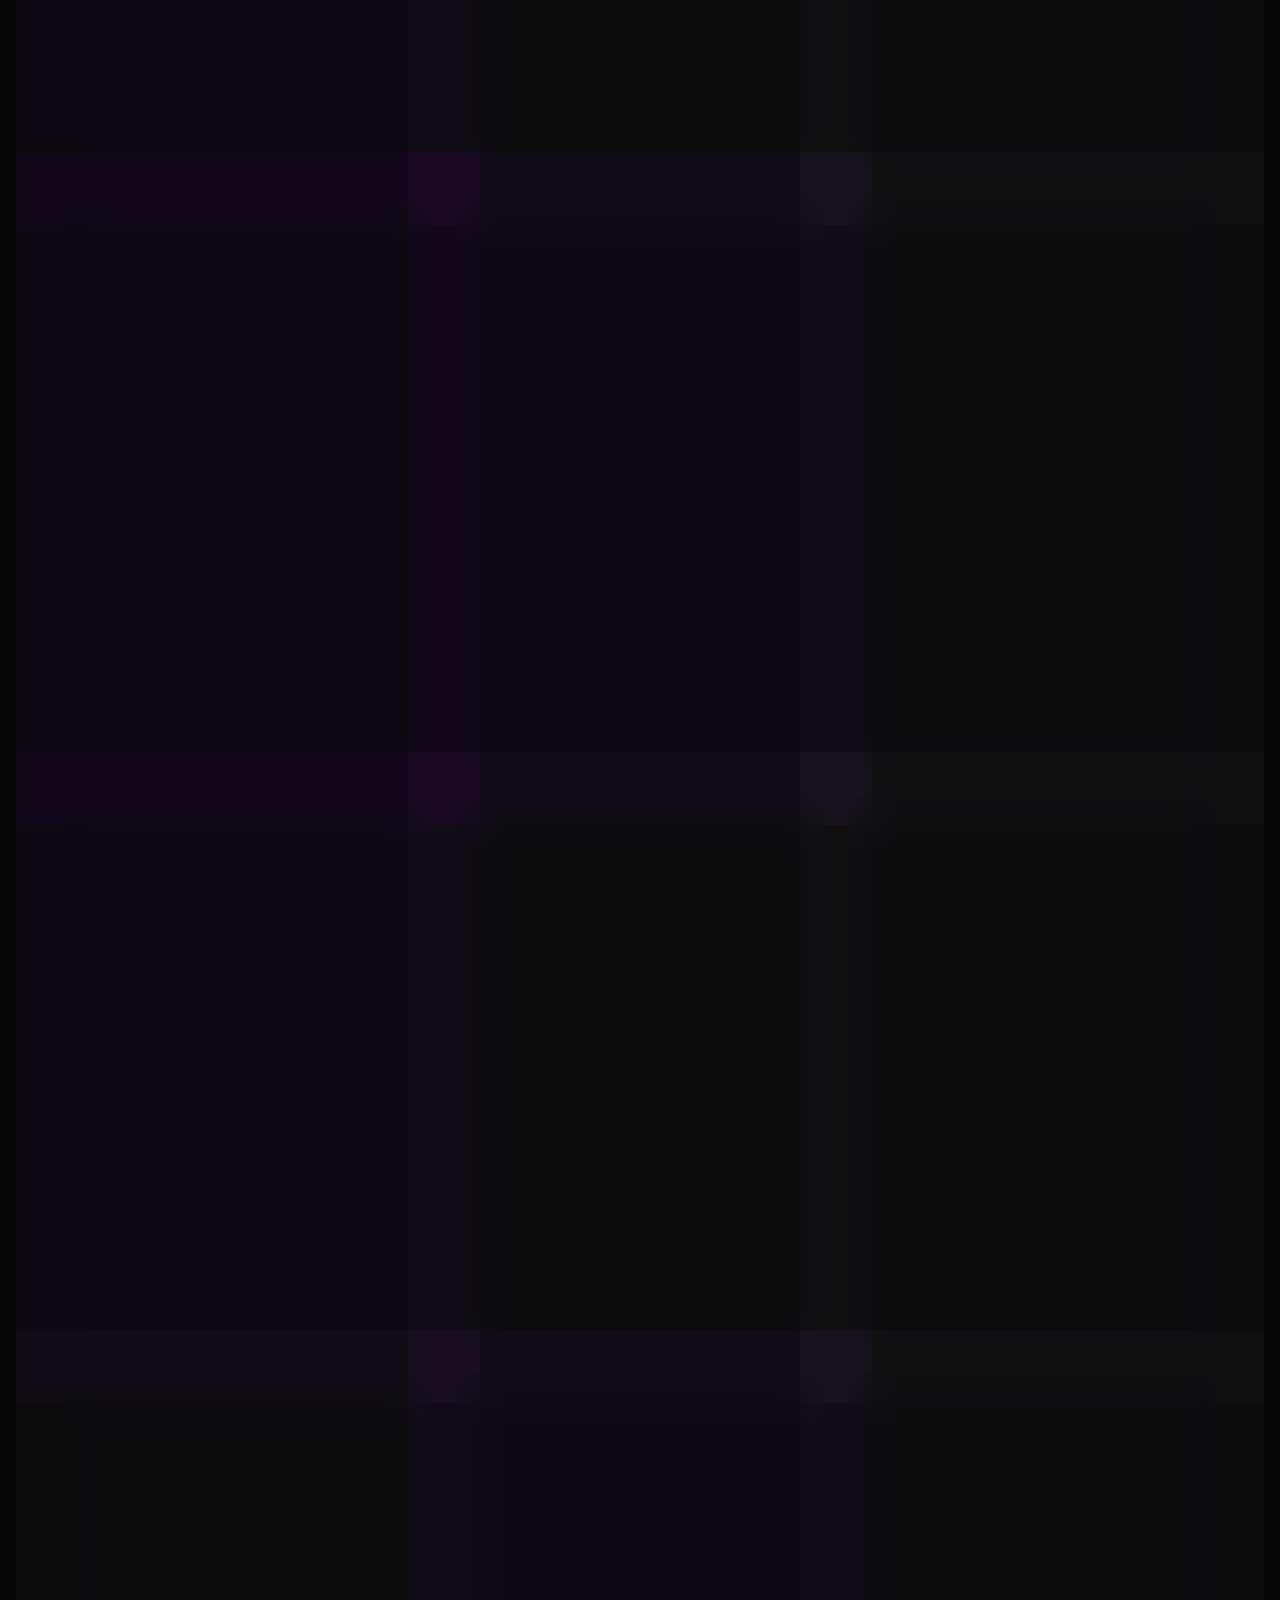
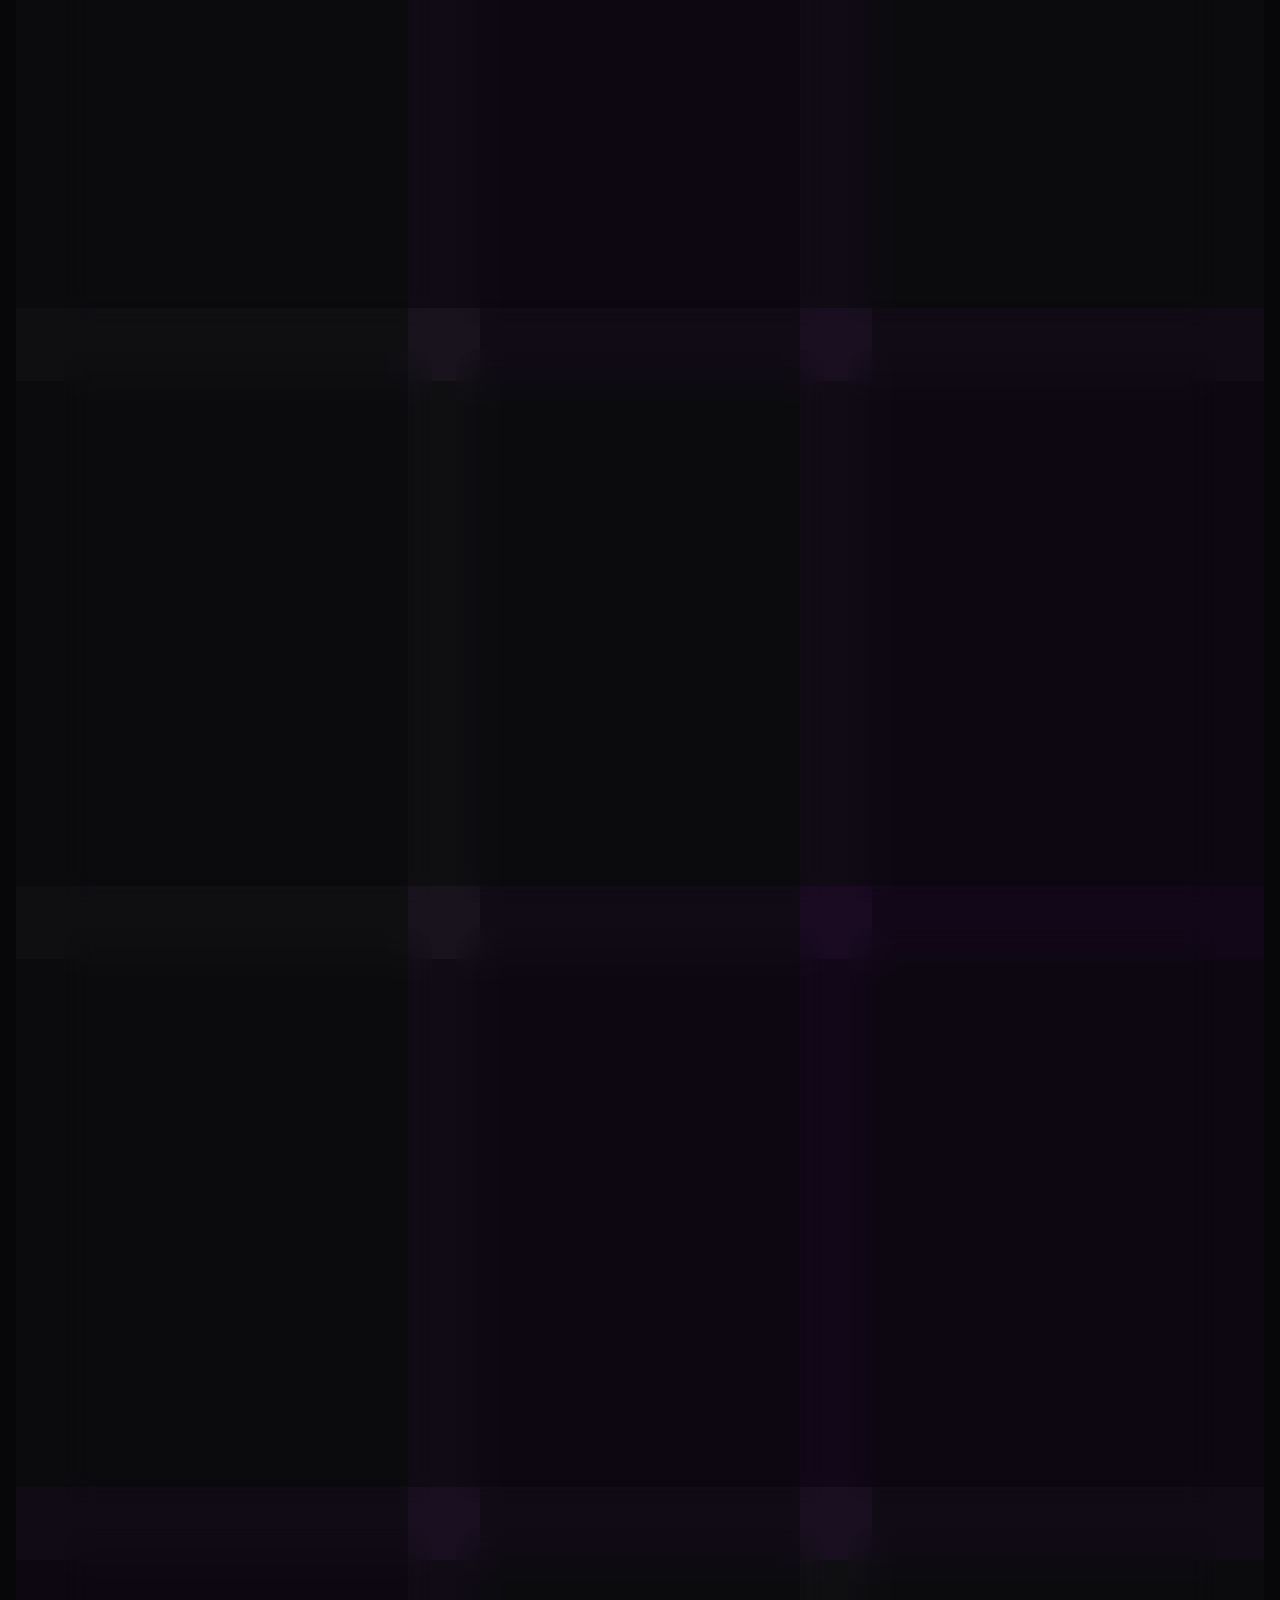
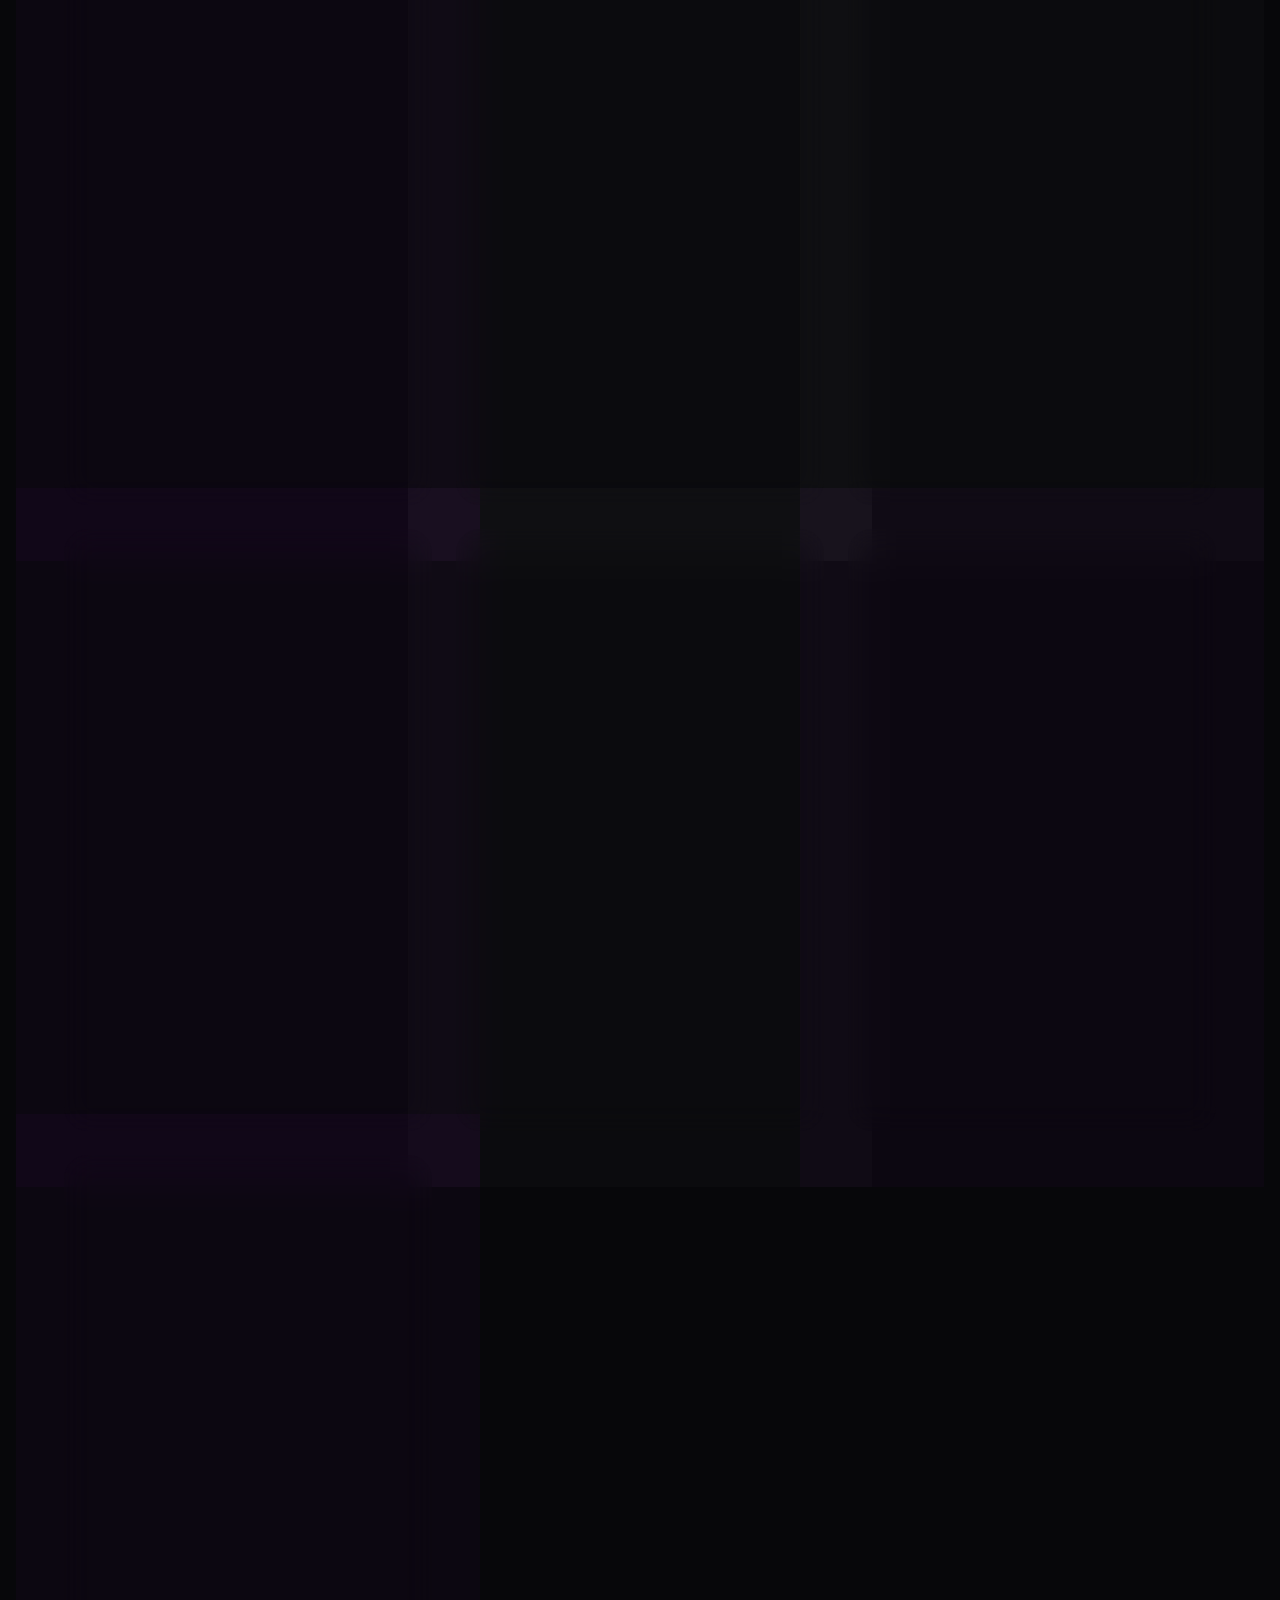
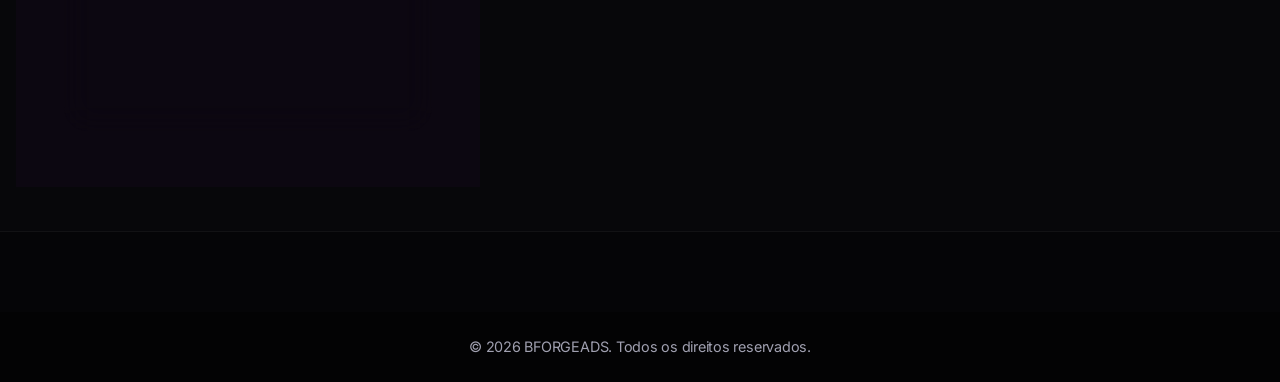
==== commit a3f39bbe: "Add files via upload" ====
--- a/catalogo.html
+++ b/catalogo.html
@@ -20,7 +20,7 @@
     <header class="navbar">
         <div class="container nav-container">
             <a href="index.html" class="logo">
-                <img src="logo.png" alt="BFORGEADS Logo" style="height: 45px; width: auto; object-fit: contain;">
+                <img src="logo.png" alt="BFORGEADS Logo" class="logo-img">
             </a>
             
             <nav class="nav-links">
--- a/style.css
+++ b/style.css
@@ -230,6 +230,13 @@
     align-items: center;
 }
 
+.logo-img {
+    height: 70px; /* PC height */
+    width: auto;
+    object-fit: contain;
+    filter: drop-shadow(0 0 10px rgba(139, 92, 246, 0.4));
+}
+
 .logo-text {
     font-family: var(--font-heading);
     font-size: 1.5rem;
@@ -1301,6 +1308,10 @@
     /* Mobile Header & Navigation Drawer */
     .navbar {
         padding: 14px 0;
+    }
+
+    .logo-img {
+        height: 55px; /* Mobile height */
     }
 
     .logo-text {
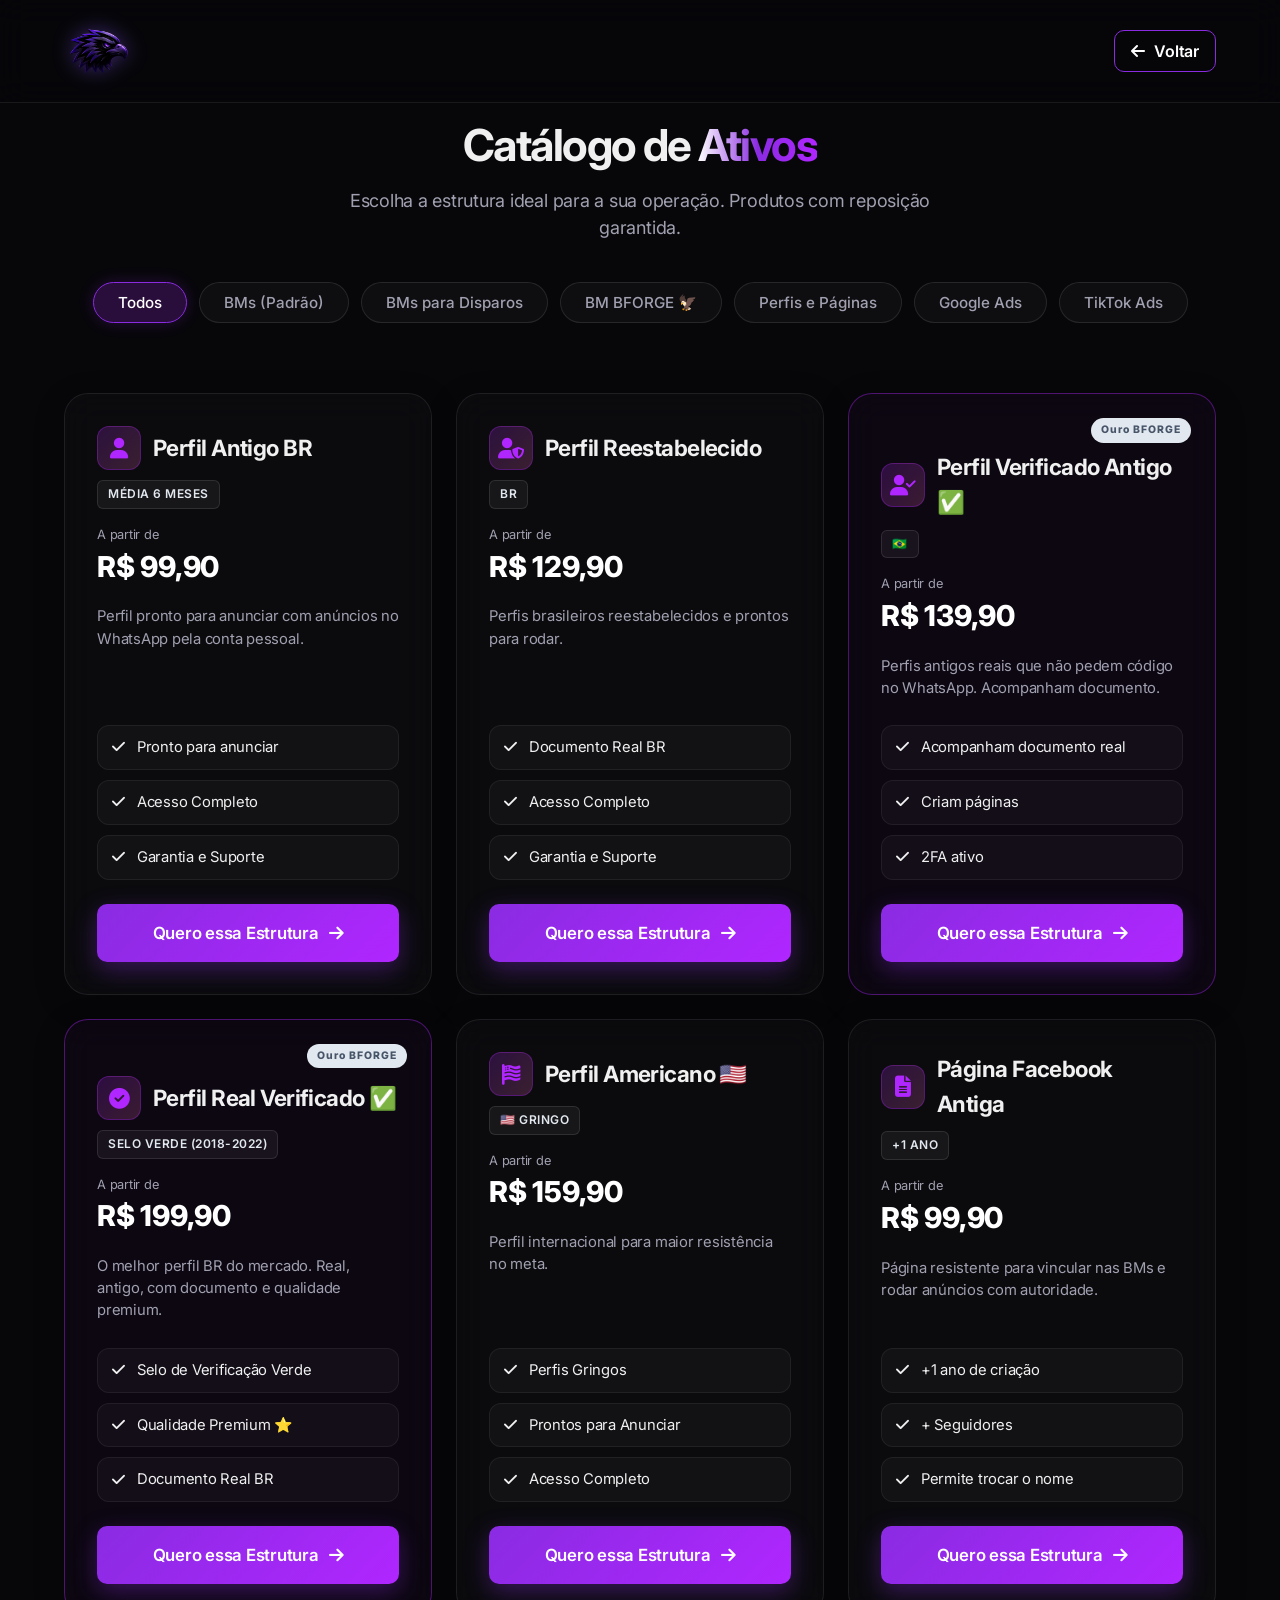
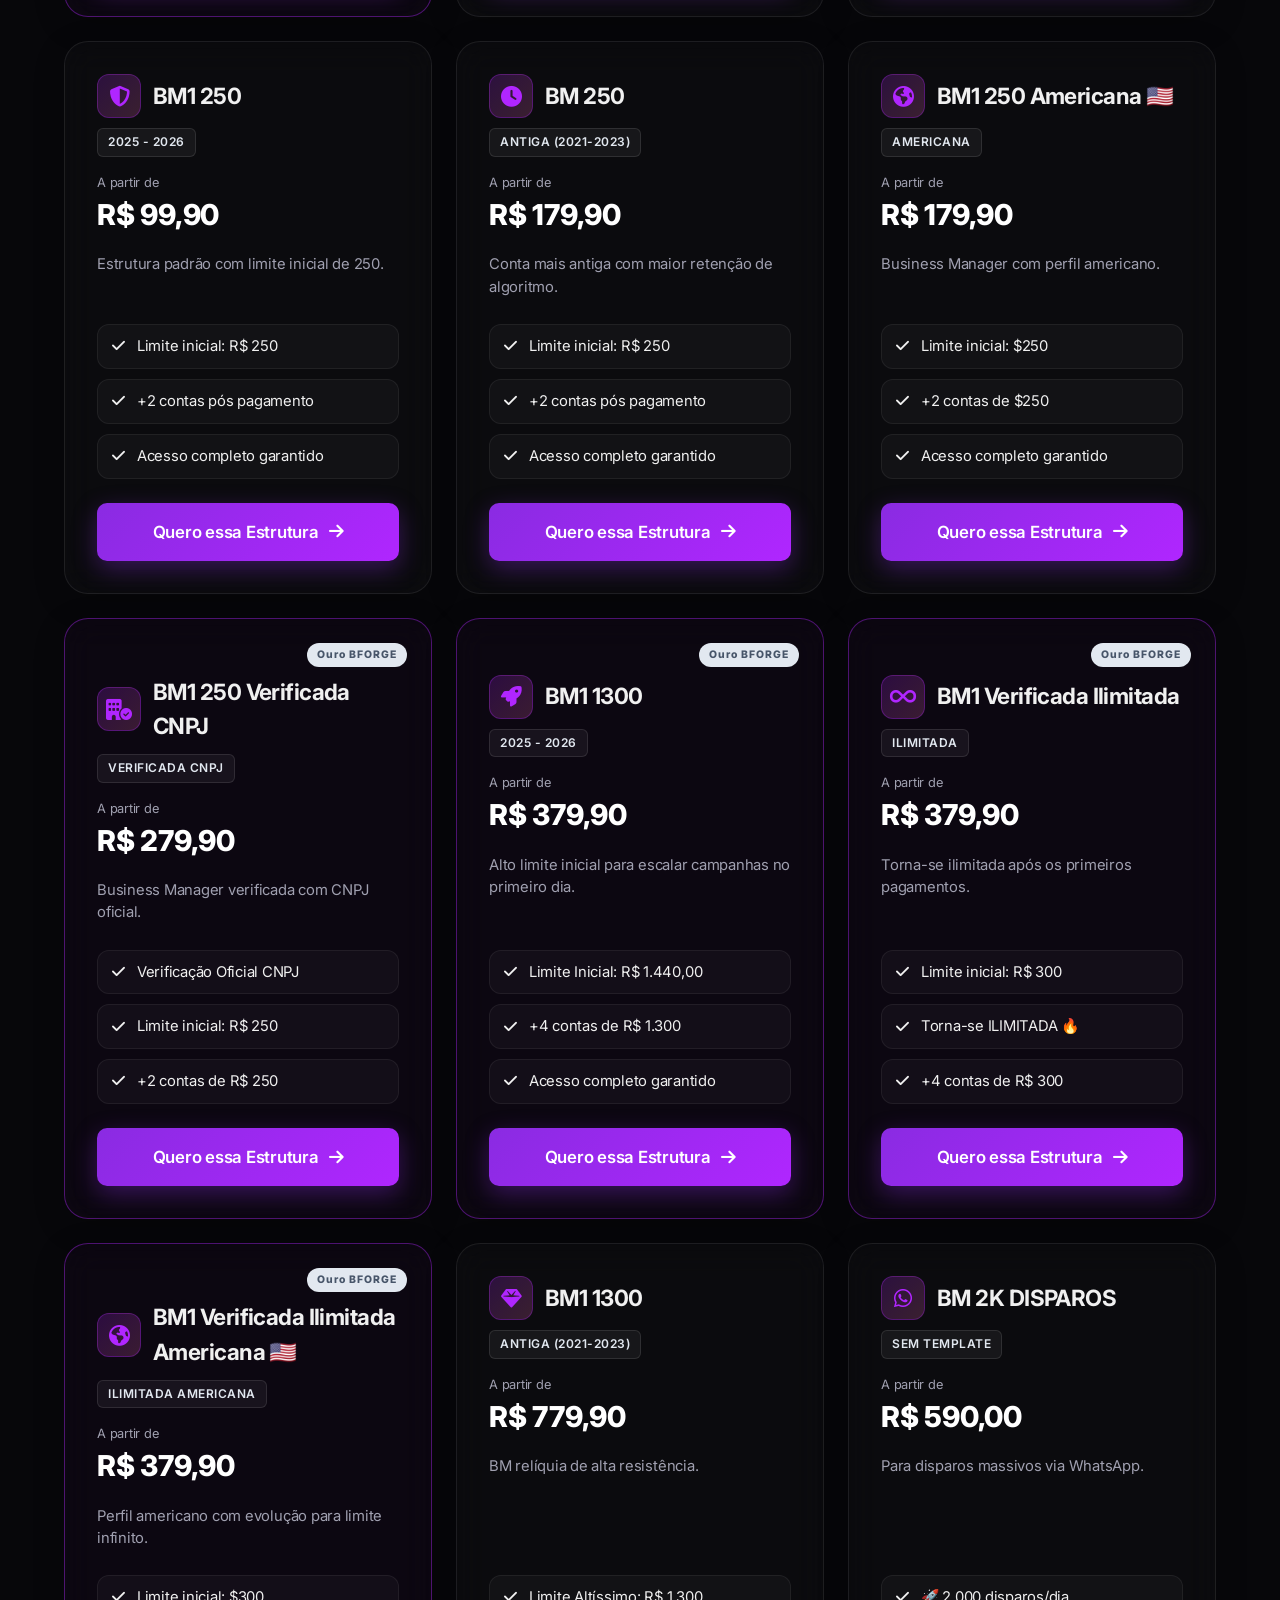
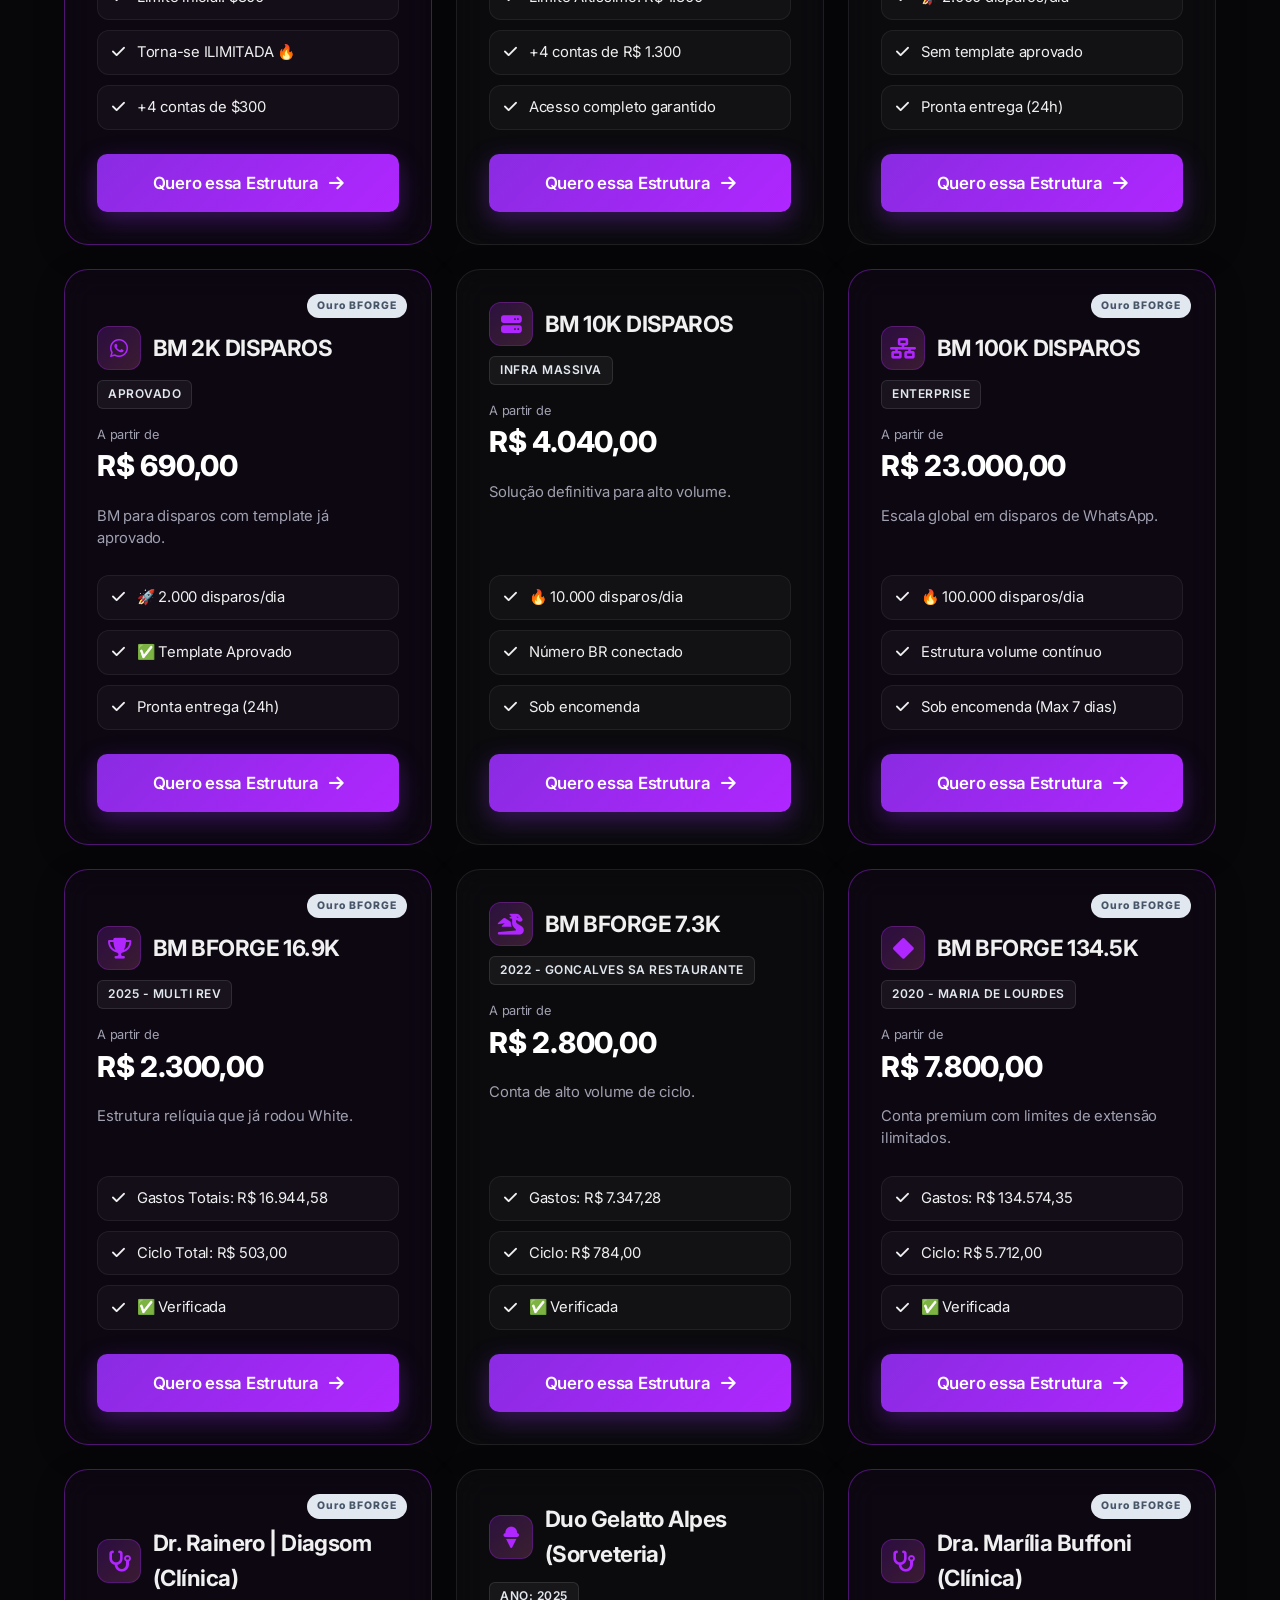
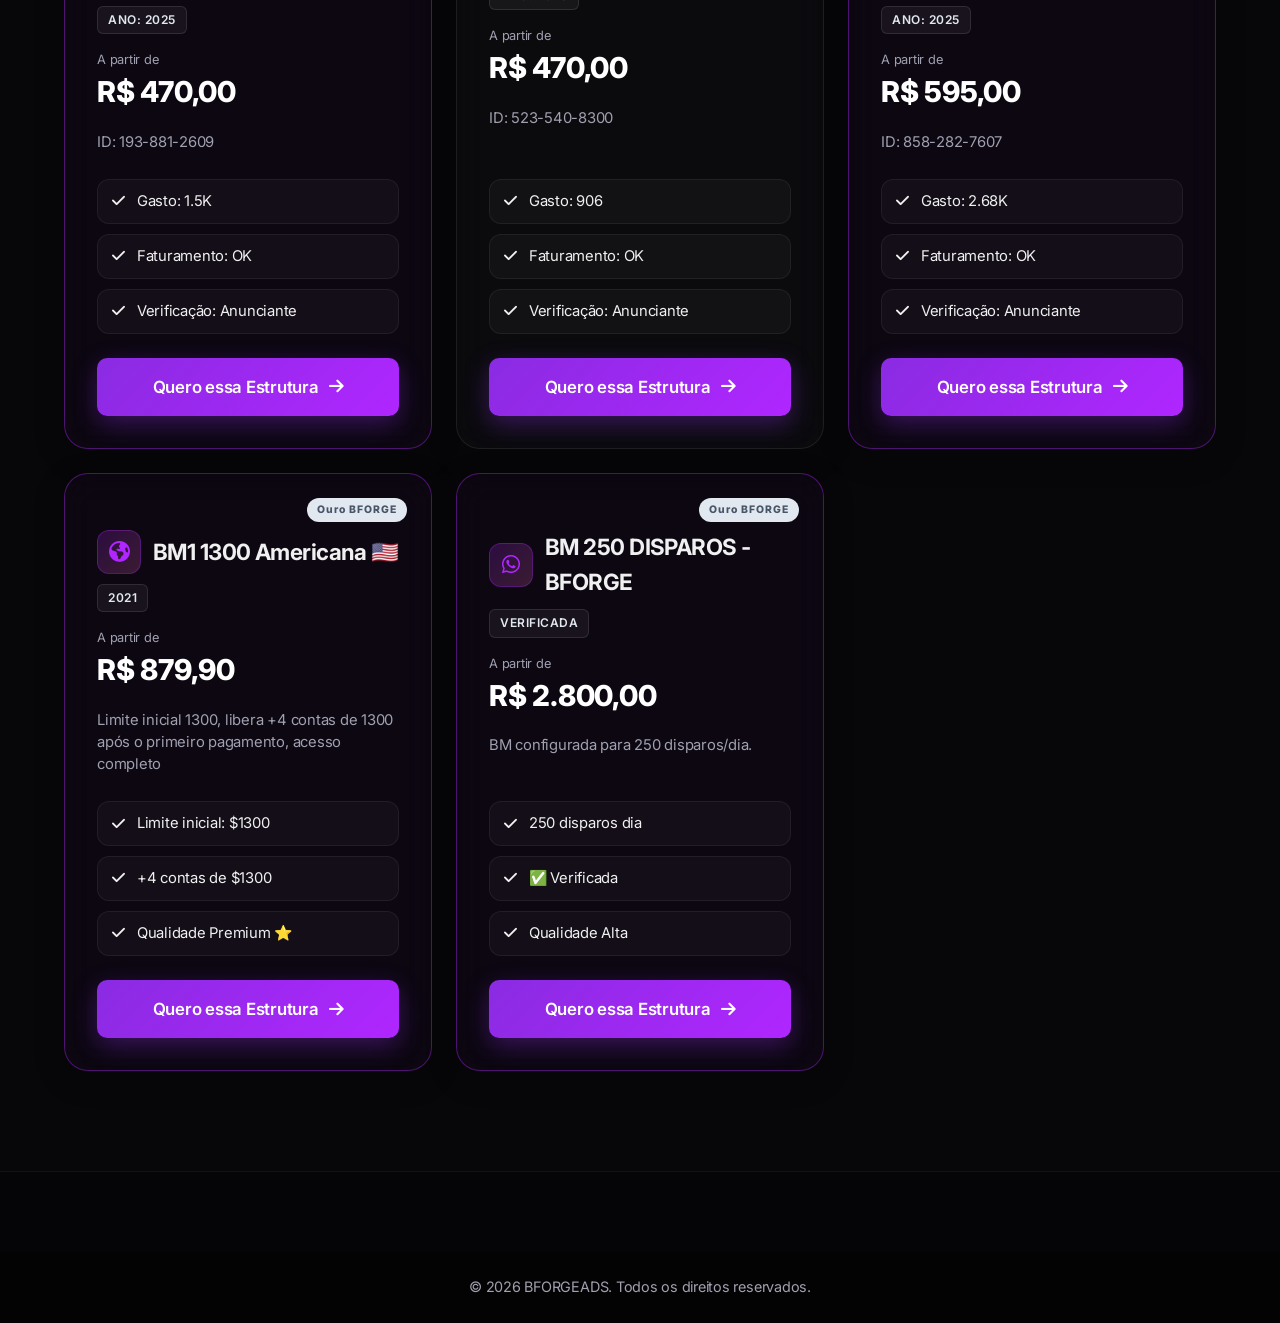
==== commit 04817a5a: "Add files via upload" ====
--- a/catalogo.html
+++ b/catalogo.html
@@ -92,6 +92,6 @@
     </footer>
 
     <!-- Scripts -->
-    <script src="catalogo.js"></script>
+    <script src="catalogo.js?v=20260915"></script>
 </body>
 </html>
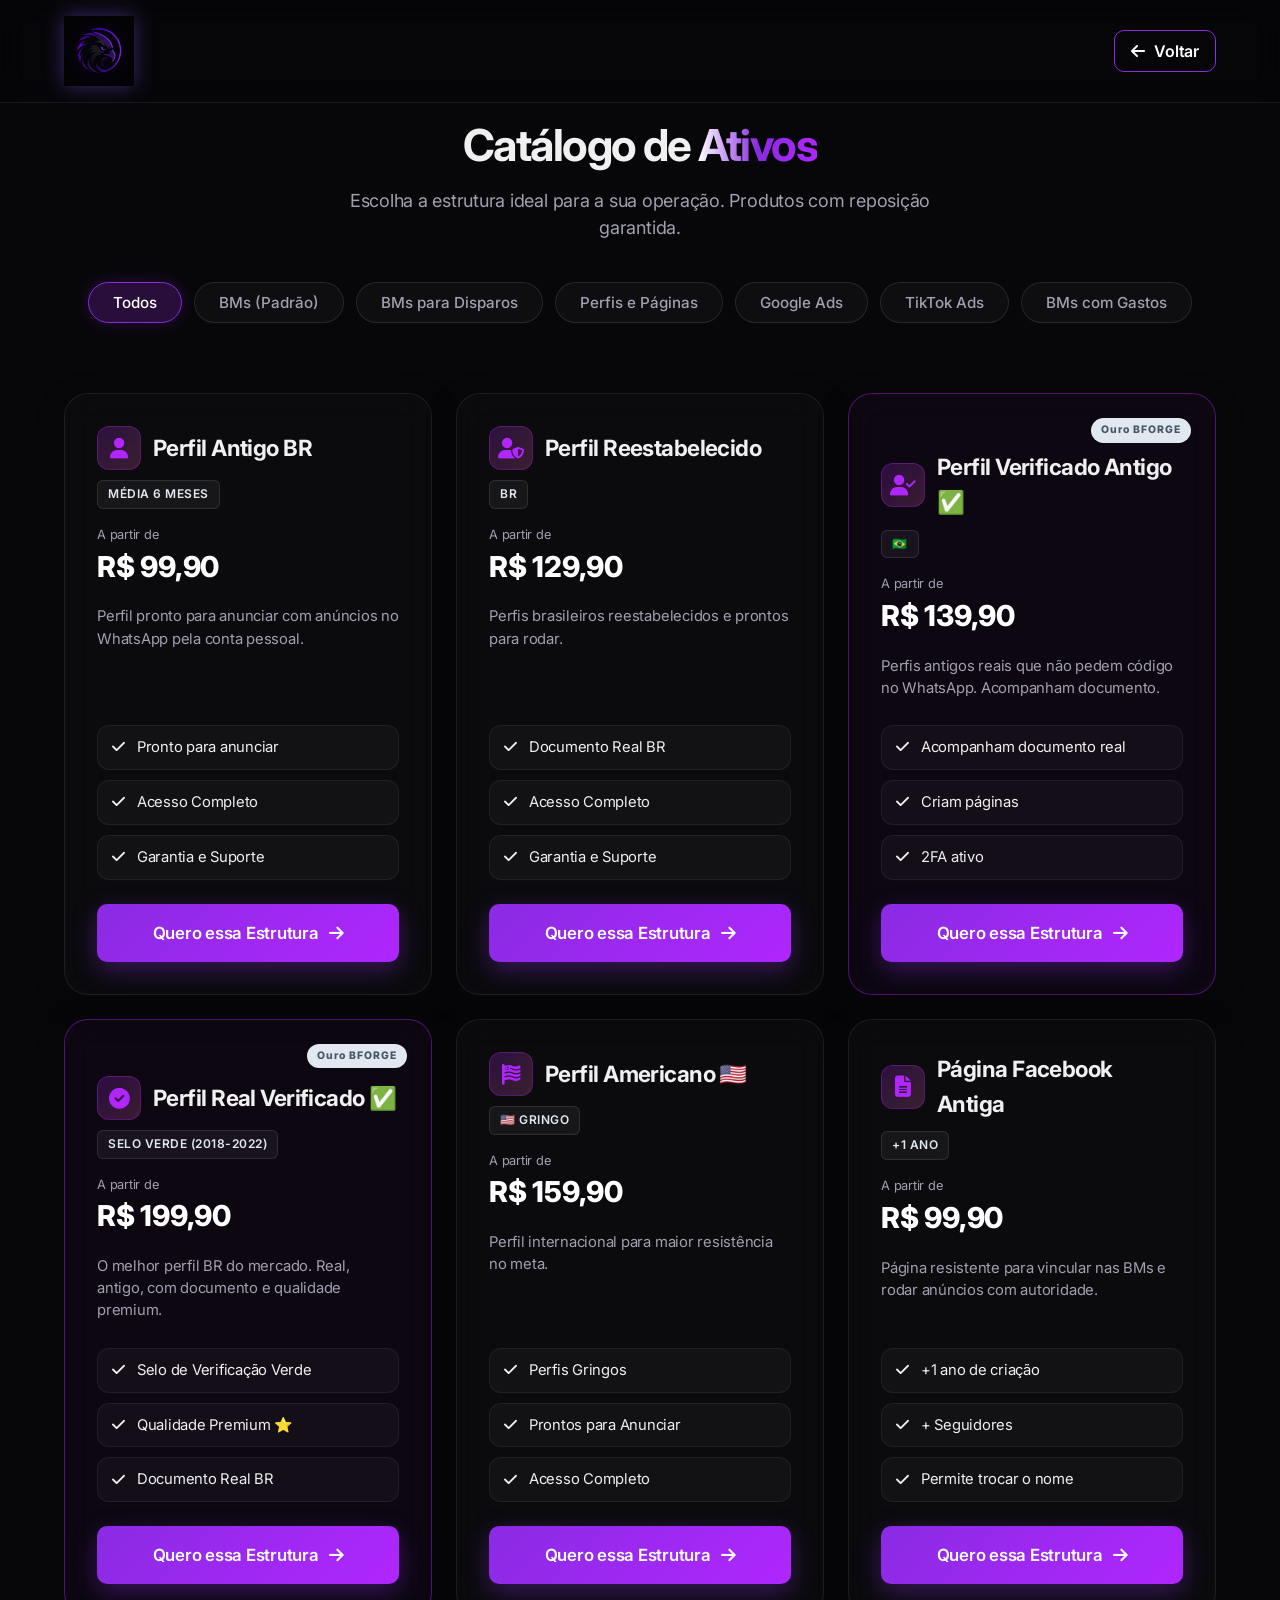
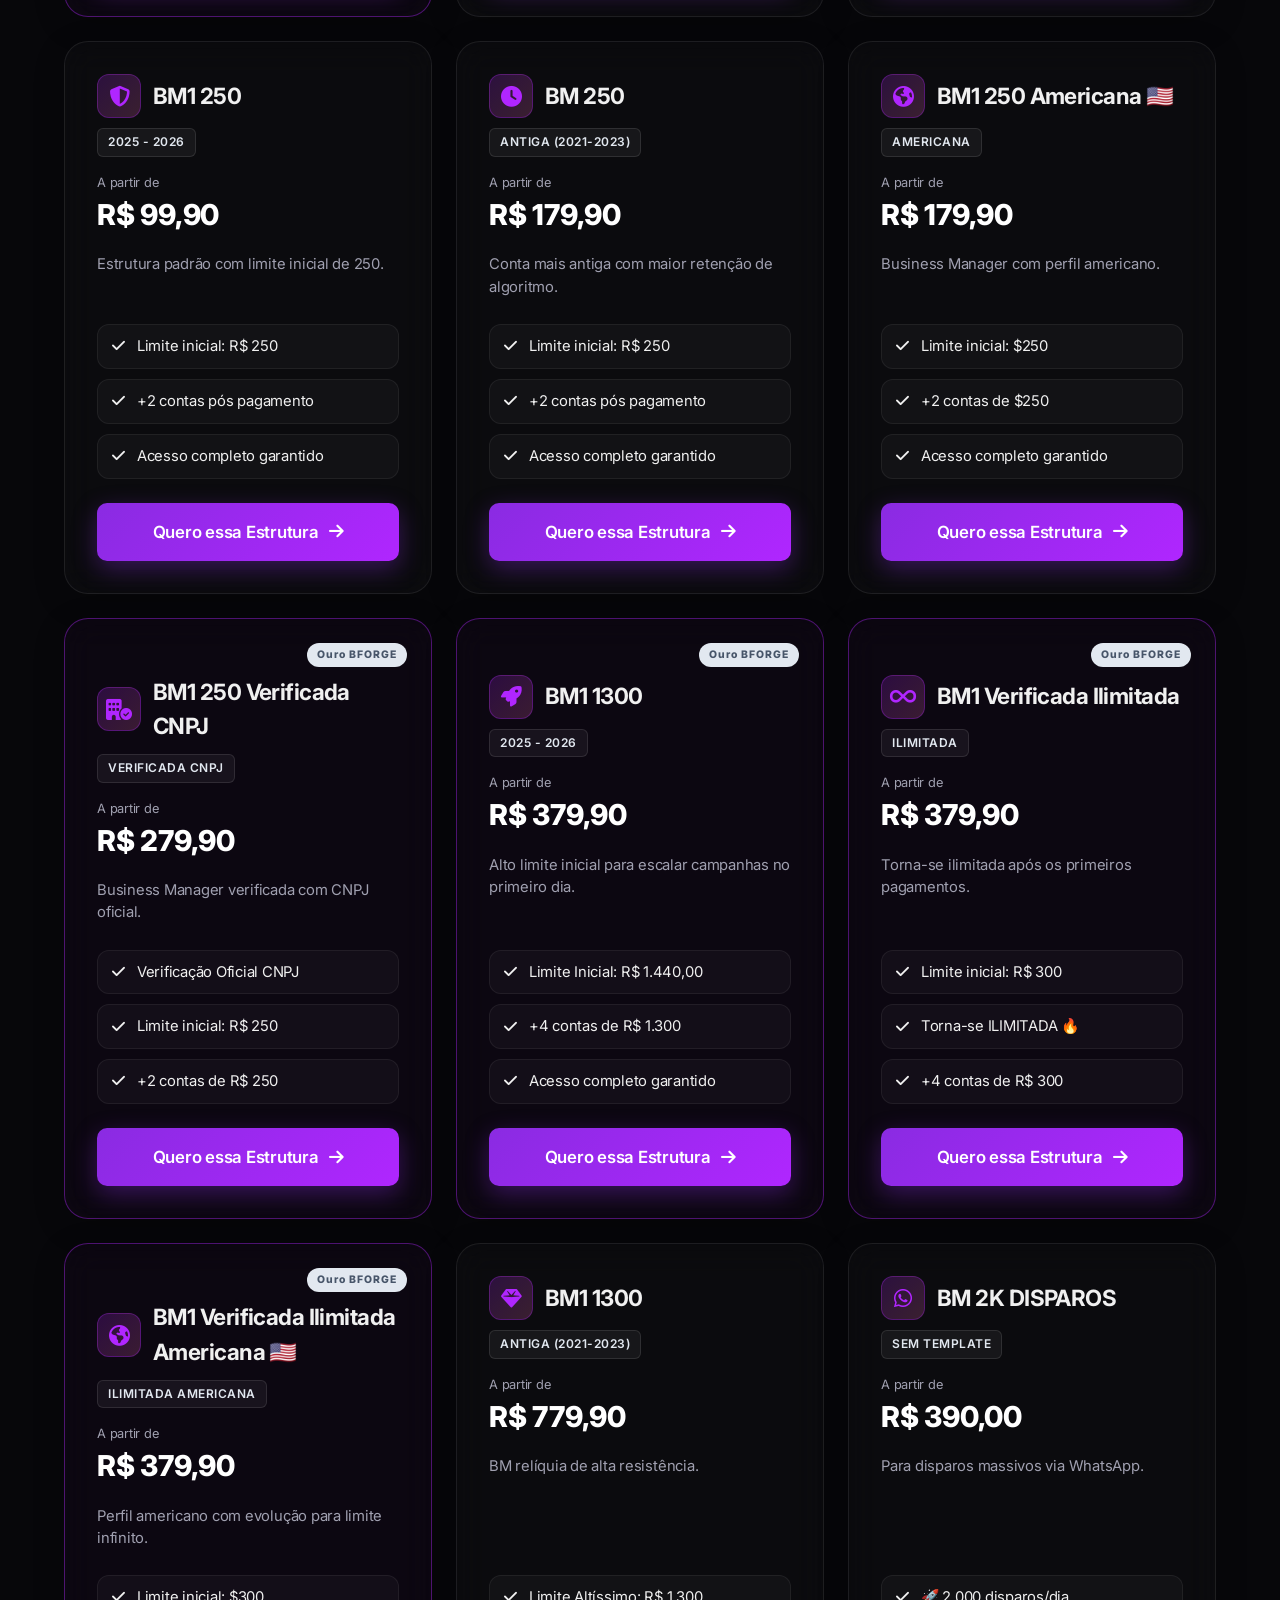
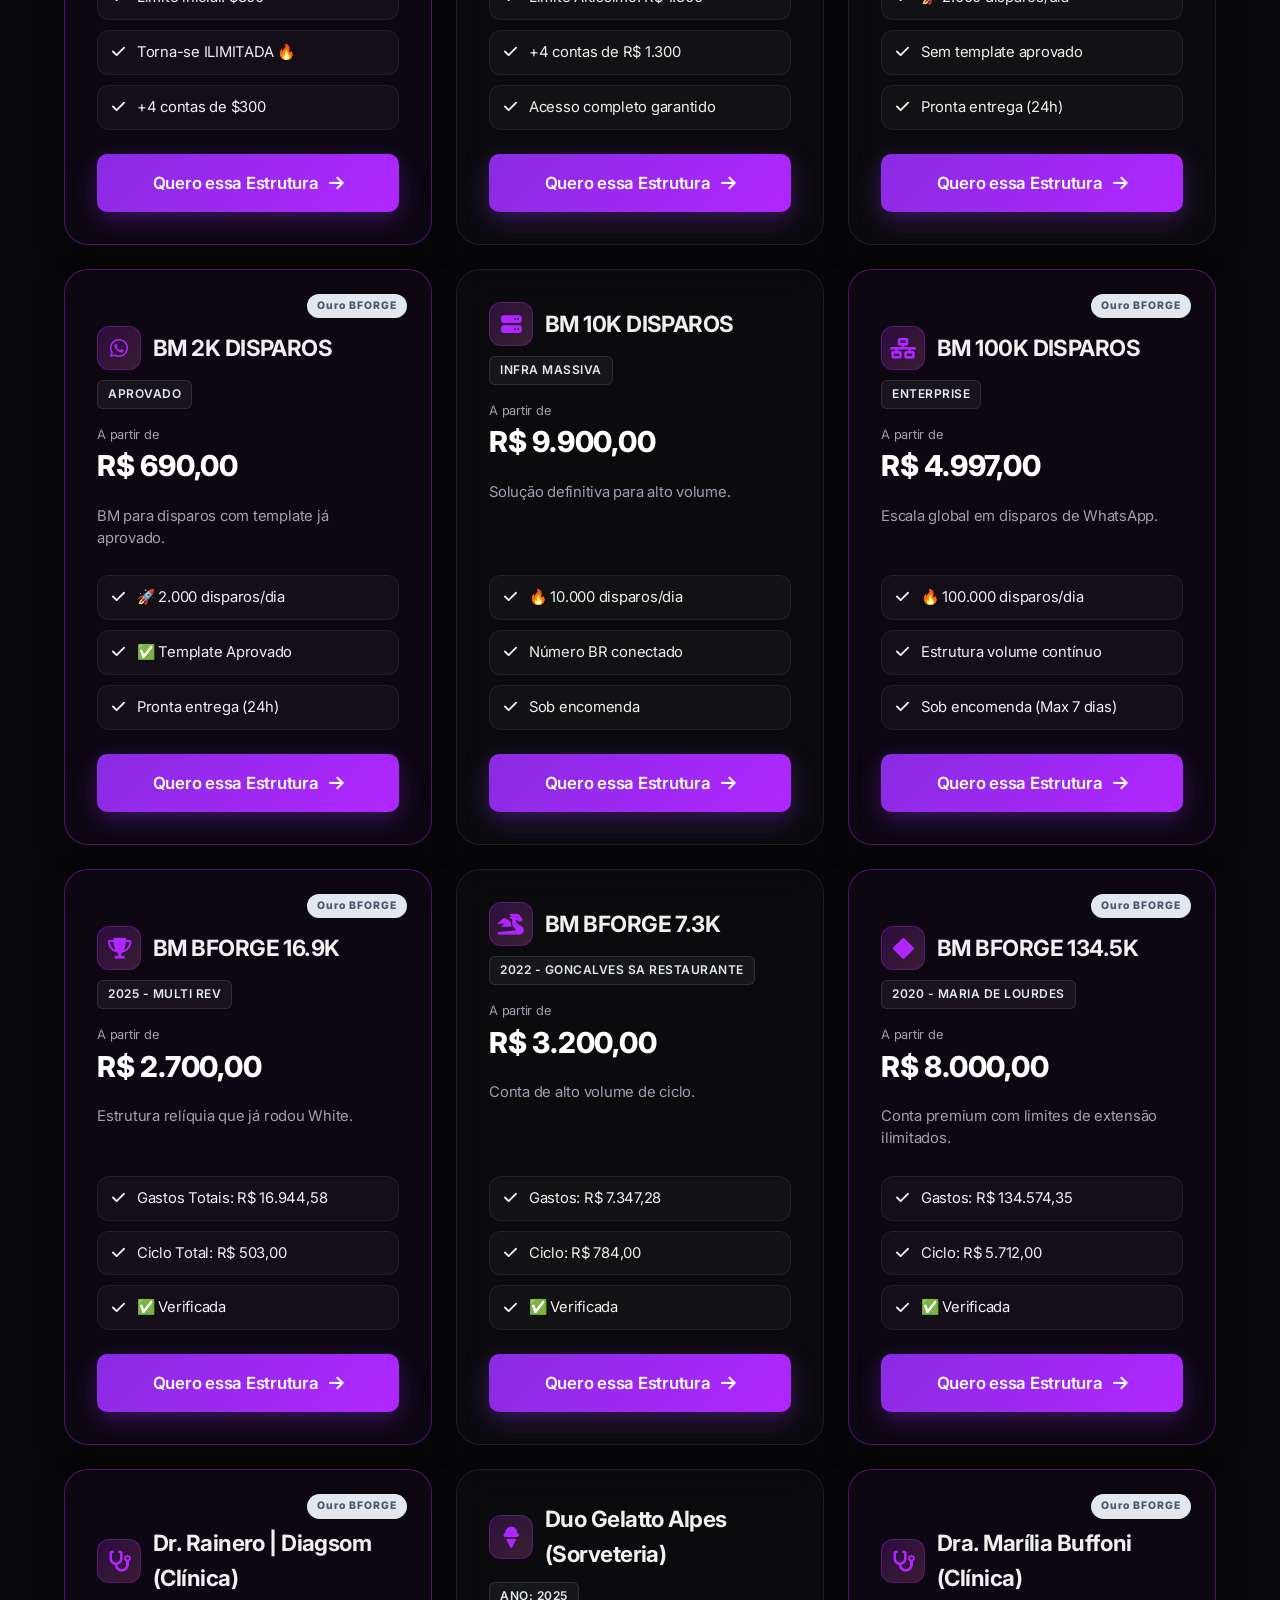
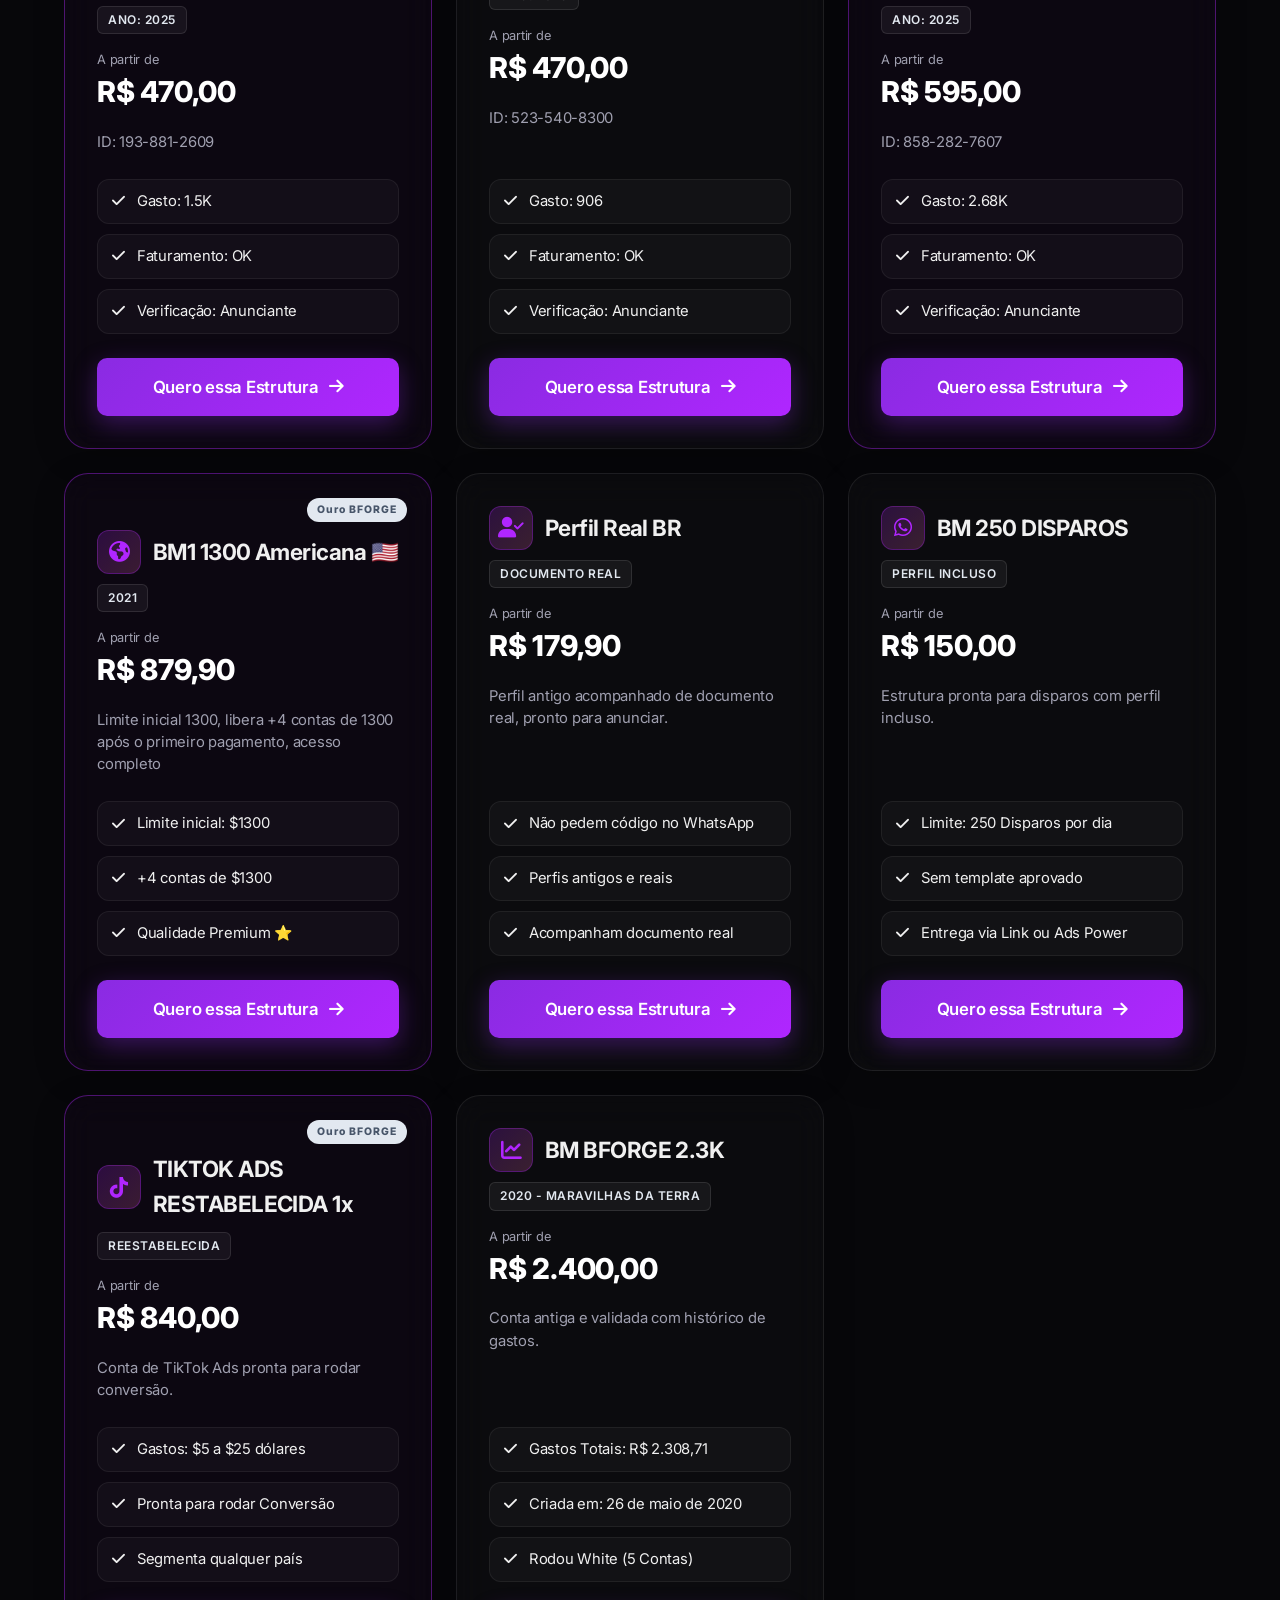
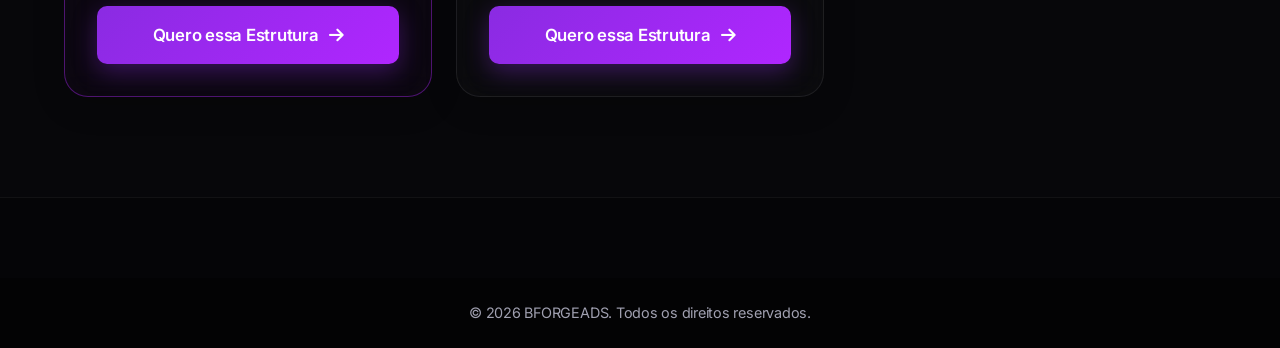
==== commit d863f850: "Add files via upload" ====
--- a/catalogo.html
+++ b/catalogo.html
@@ -13,6 +13,7 @@
     <link rel="stylesheet" href="https://cdnjs.cloudflare.com/ajax/libs/font-awesome/6.4.0/css/all.min.css">
     <!-- Custom CSS -->
     <link rel="stylesheet" href="style.css">
+    <link rel="icon" type="image/jpeg" href="logo-nova.jpg">
 </head>
 <body>
 
@@ -20,7 +21,7 @@
     <header class="navbar">
         <div class="container nav-container">
             <a href="index.html" class="logo">
-                <img src="logo.png" alt="BFORGEADS Logo" class="logo-img">
+                <img src="logo-nova.jpg" alt="BFORGEADS Logo" class="logo-img">
             </a>
             
             <nav class="nav-links">
